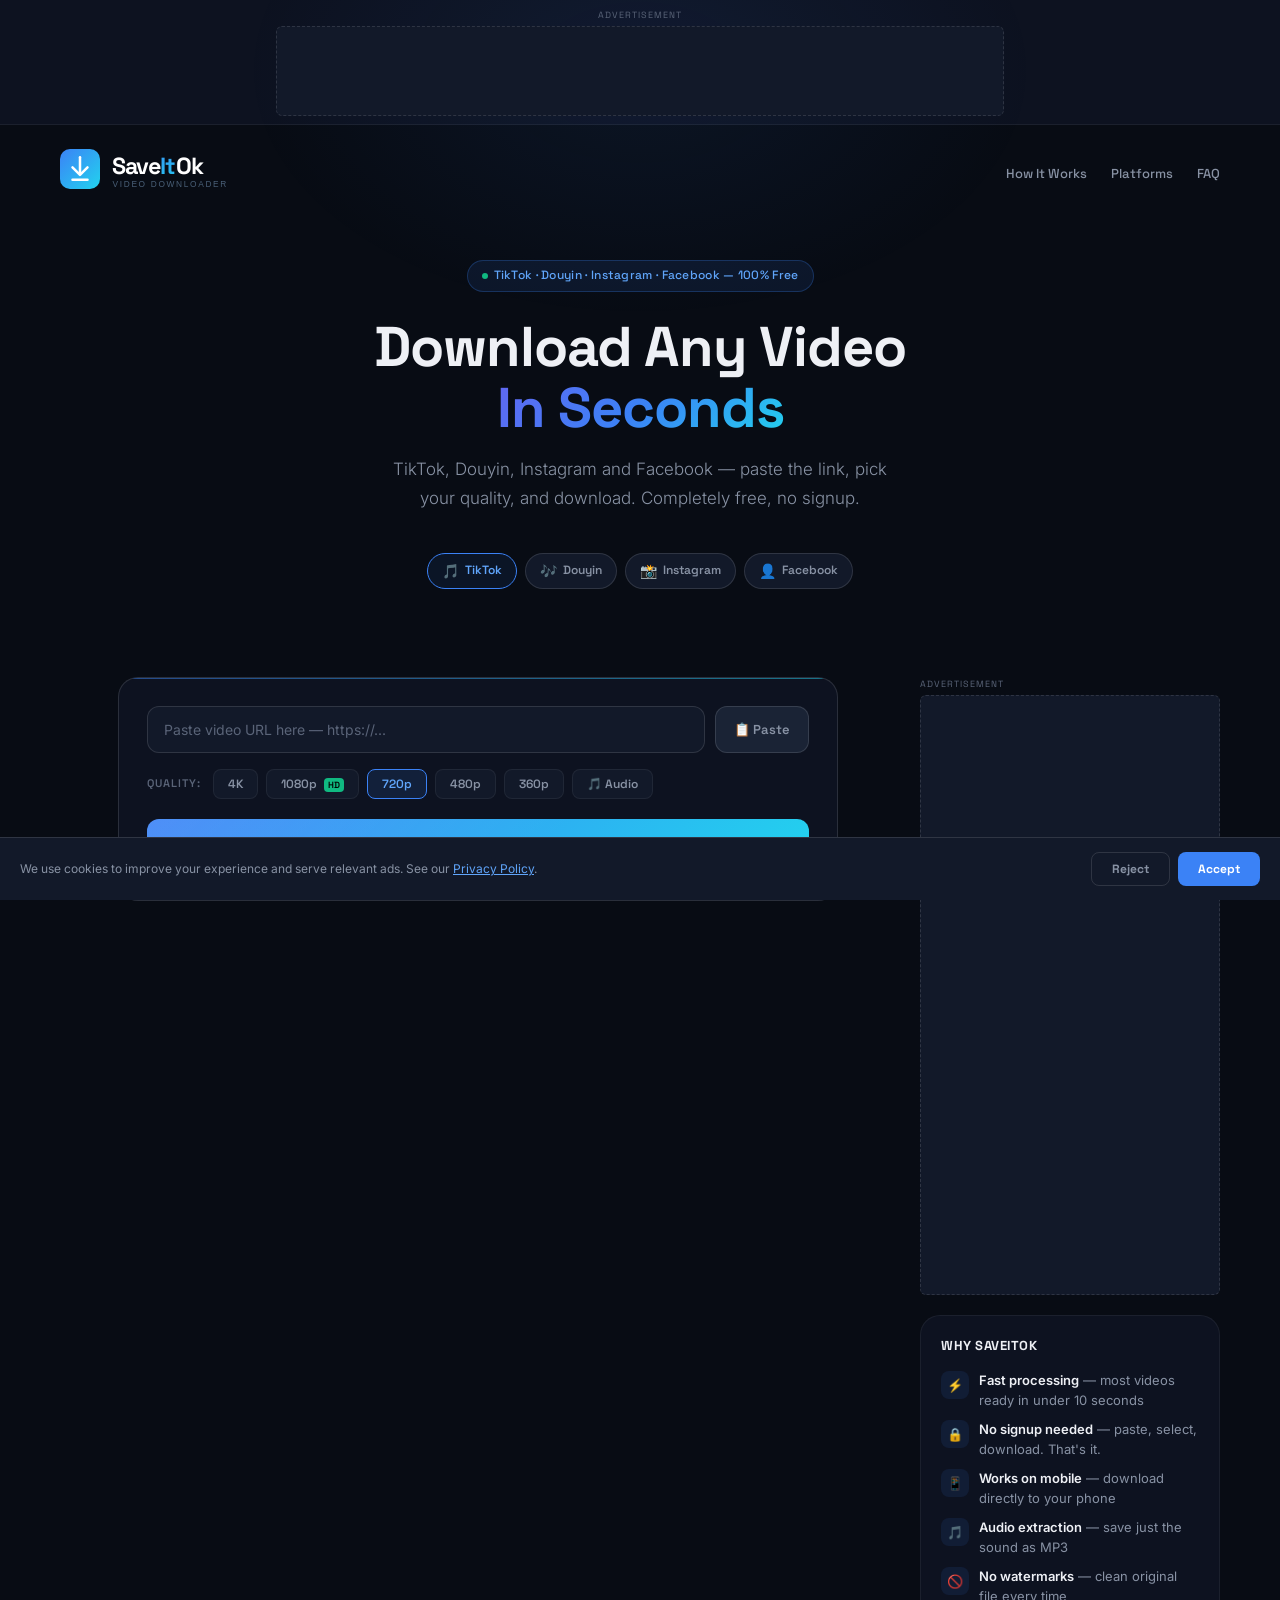
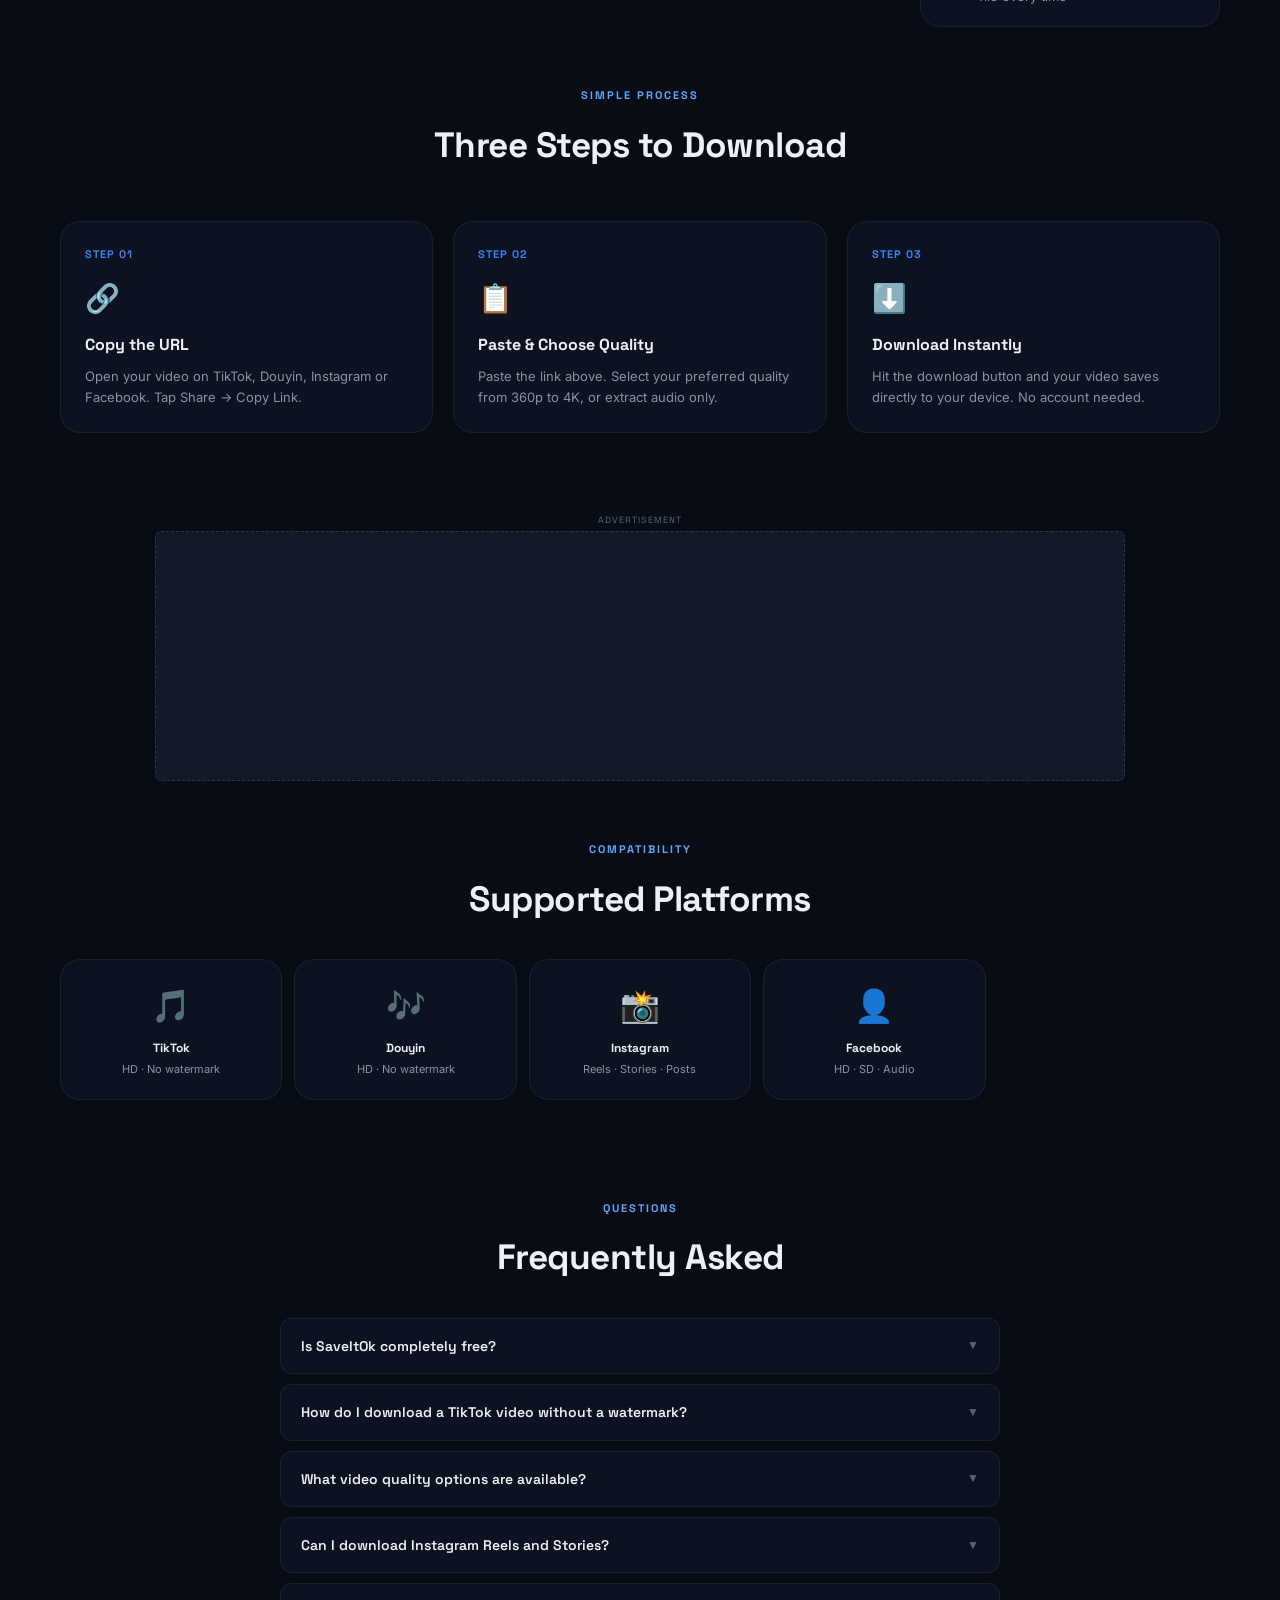
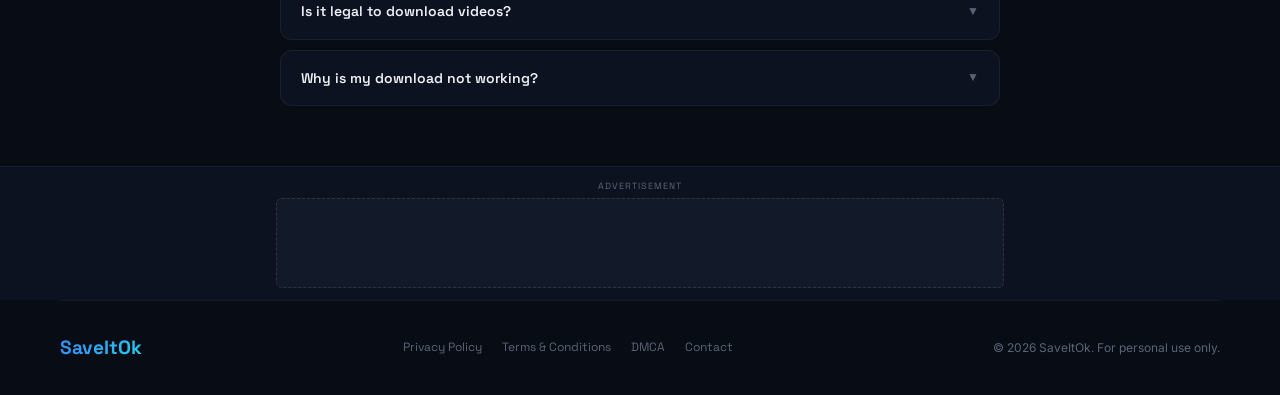
==== index.html @ 7f4b6361 "Add files via upload" ====
<!DOCTYPE html>
<html lang="en">
<head>
<meta charset="UTF-8">
<meta name="viewport" content="width=device-width, initial-scale=1.0">
<meta name="description" content="SaveItOk — Download videos from TikTok, Douyin, Instagram and Facebook in HD quality. Free, fast, no signup required.">
<meta name="keywords" content="video downloader, tiktok downloader, douyin downloader, instagram downloader, facebook downloader, HD video download, no watermark, SaveItOk">
<meta name="robots" content="index,follow">
<link rel="canonical" href="https://saveitok.com/">
<meta property="og:title" content="SaveItOk — Free Video Downloader">
<meta property="og:description" content="Download videos from TikTok, Douyin, Instagram and Facebook in HD. Free, no watermark, instant.">
<meta property="og:type" content="website">
<meta property="og:url" content="https://saveitok.com">
<meta property="og:image" content="https://saveitok.com/og-image.png">
<meta property="og:site_name" content="SaveItOk">
<meta name="twitter:card" content="summary_large_image">
<meta name="twitter:title" content="SaveItOk — Free Video Downloader">
<meta name="twitter:description" content="Download videos from TikTok, Douyin, Instagram and Facebook in HD. Free, no watermark, instant.">
<meta name="twitter:image" content="https://saveitok.com/og-image.png">
<title>SaveItOk — Free Video Downloader | TikTok, Douyin, Instagram, Facebook</title>
<link rel="icon" type="image/svg+xml" href="/favicon.svg">
<link rel="shortcut icon" href="/favicon.svg">

<!-- FONTS -->
<link rel="preconnect" href="https://fonts.googleapis.com">
<link href="https://fonts.googleapis.com/css2?family=Space+Grotesk:wght@400;500;600;700;800&family=Inter:wght@300;400;500&display=swap" rel="stylesheet">

<!-- ============================================================ -->
<!-- GOOGLE ADSENSE — static tag so the AdSense crawler can verify -->
<!-- ============================================================ -->
<script async src="https://pagead2.googlesyndication.com/pagead/js/adsbygoogle.js?client=ca-pub-4216510563299653" crossorigin="anonymous"></script>
<script>
  // Ad slot IDs used by the ad units further down the page
  const ADSENSE = {
    PUBLISHER_ID: 'ca-pub-4216510563299653',
    SLOTS: {
      TOP_BANNER:  '2102325825', // SaveItOk Top Banner
      SIDEBAR:     '6143467014', // SaveItOk Sidebar
      MID_PAGE:    '5395573114', // SaveItOk Mid Page
      BOT_BANNER:  '2769409773', // SaveItOk Bottom Banner
    }
  };
</script>

<style>
/* ===== RESET ===== */
*, *::before, *::after { box-sizing: border-box; margin: 0; padding: 0; }
html { scroll-behavior: smooth; }

/* ===== TOKENS ===== */
:root {
  --bg: #080C14;
  --bg1: #0D1220;
  --bg2: #121929;
  --bg3: #1A2335;
  --border: rgba(255,255,255,0.06);
  --border2: rgba(255,255,255,0.12);
  --text: #EEF0F5;
  --muted: #5A6478;
  --muted2: #8892A4;
  --blue: #3B82F6;
  --blue2: #60A5FA;
  --cyan: #22D3EE;
  --green: #10B981;
  --red: #EF4444;
  --yellow: #F59E0B;
  --grad: linear-gradient(135deg, #3B82F6 0%, #22D3EE 100%);
  --grad2: linear-gradient(135deg, #6366F1 0%, #3B82F6 50%, #22D3EE 100%);
  --ff-head: 'Space Grotesk', sans-serif;
  --ff-body: 'Inter', sans-serif;
  --r: 12px;
  --r2: 20px;
}

body {
  background: var(--bg);
  color: var(--text);
  font-family: var(--ff-body);
  font-size: 15px;
  line-height: 1.6;
  min-height: 100vh;
  overflow-x: hidden;
}

/* ===== BACKGROUND GLOW ===== */
body::before {
  content: '';
  position: fixed;
  top: -20%;
  left: 50%;
  transform: translateX(-50%);
  width: 800px;
  height: 500px;
  background: radial-gradient(ellipse, rgba(59,130,246,0.08) 0%, transparent 70%);
  pointer-events: none;
  z-index: 0;
}

/* ===== LAYOUT ===== */
.page-wrap {
  position: relative;
  z-index: 1;
  max-width: 1200px;
  margin: 0 auto;
  padding: 0 20px;
}

/* ===== TOP AD BANNER ===== */
.ad-top {
  background: var(--bg1);
  border-bottom: 0.5px solid var(--border);
  padding: 8px 0;
  text-align: center;
}

.ad-label {
  font-size: 9px;
  color: var(--muted);
  text-transform: uppercase;
  letter-spacing: 1px;
  margin-bottom: 4px;
  font-family: var(--ff-head);
}

.ad-placeholder {
  background: var(--bg2);
  border: 0.5px dashed var(--border2);
  border-radius: 6px;
  display: flex;
  align-items: center;
  justify-content: center;
  color: var(--muted);
  font-size: 11px;
  font-family: var(--ff-head);
  letter-spacing: 0.5px;
}

.ad-top .ad-placeholder { height: 90px; max-width: 728px; margin: 0 auto; }

/* ===== HEADER ===== */
header {
  padding: 20px 0 0;
  display: flex;
  align-items: center;
  justify-content: space-between;
}

.logo {
  font-family: var(--ff-head);
  font-weight: 800;
  font-size: 1.6rem;
  letter-spacing: -0.5px;
  background: var(--grad);
  -webkit-background-clip: text;
  -webkit-text-fill-color: transparent;
  background-clip: text;
}

.nav-links {
  display: flex;
  gap: 24px;
  list-style: none;
}

.nav-links a {
  font-family: var(--ff-head);
  font-size: 13px;
  color: var(--muted2);
  text-decoration: none;
  transition: color 0.15s;
  font-weight: 500;
}

.nav-links a:hover { color: var(--text); }

/* ===== HERO ===== */
.hero {
  text-align: center;
  padding: 60px 0 48px;
}

.hero-badge {
  display: inline-flex;
  align-items: center;
  gap: 6px;
  background: rgba(59,130,246,0.1);
  border: 0.5px solid rgba(59,130,246,0.25);
  border-radius: 20px;
  padding: 5px 14px;
  font-size: 12px;
  color: var(--blue2);
  font-family: var(--ff-head);
  font-weight: 500;
  letter-spacing: 0.3px;
  margin-bottom: 24px;
}

.hero-badge .dot {
  width: 6px; height: 6px;
  border-radius: 50%;
  background: var(--green);
  animation: pulse 2s infinite;
}

@keyframes pulse {
  0%, 100% { opacity: 1; transform: scale(1); }
  50% { opacity: 0.5; transform: scale(0.8); }
}

.hero h1 {
  font-family: var(--ff-head);
  font-weight: 800;
  font-size: clamp(2.2rem, 5vw, 3.5rem);
  line-height: 1.1;
  letter-spacing: -1px;
  margin-bottom: 16px;
  color: var(--text);
}

.hero h1 span {
  background: var(--grad2);
  -webkit-background-clip: text;
  -webkit-text-fill-color: transparent;
  background-clip: text;
}

.hero p {
  font-size: 17px;
  color: var(--muted2);
  max-width: 520px;
  margin: 0 auto 40px;
  font-weight: 300;
  line-height: 1.7;
}

/* ===== PLATFORM PILLS ===== */
.platform-pills {
  display: flex;
  gap: 8px;
  justify-content: center;
  flex-wrap: wrap;
  margin-bottom: 40px;
}

.pill {
  display: flex;
  align-items: center;
  gap: 6px;
  background: var(--bg2);
  border: 0.5px solid var(--border2);
  border-radius: 20px;
  padding: 6px 14px;
  font-size: 12px;
  font-family: var(--ff-head);
  font-weight: 600;
  color: var(--muted2);
  cursor: pointer;
  transition: all 0.15s;
  user-select: none;
}

.pill:hover, .pill.active {
  border-color: var(--blue);
  color: var(--blue2);
  background: rgba(59,130,246,0.08);
}

.pill .icon { font-size: 14px; }

/* ===== MAIN INPUT CARD ===== */
.input-card {
  background: var(--bg1);
  border: 0.5px solid var(--border2);
  border-radius: var(--r2);
  padding: 28px;
  max-width: 720px;
  margin: 0 auto 40px;
  position: relative;
  overflow: hidden;
}

.input-card::before {
  content: '';
  position: absolute;
  top: 0; left: 0; right: 0;
  height: 1px;
  background: var(--grad);
  opacity: 0.5;
}

.url-row {
  display: flex;
  gap: 10px;
  margin-bottom: 16px;
}

.url-input {
  flex: 1;
  background: var(--bg2);
  border: 0.5px solid var(--border2);
  border-radius: var(--r);
  padding: 14px 16px;
  font-family: var(--ff-body);
  font-size: 14px;
  color: var(--text);
  outline: none;
  transition: border-color 0.15s;
}

.url-input:focus { border-color: var(--blue); }
.url-input::placeholder { color: var(--muted); }

.paste-btn {
  background: var(--bg3);
  border: 0.5px solid var(--border2);
  border-radius: var(--r);
  padding: 14px 18px;
  font-family: var(--ff-head);
  font-size: 13px;
  font-weight: 600;
  color: var(--muted2);
  cursor: pointer;
  transition: all 0.15s;
  white-space: nowrap;
}

.paste-btn:hover { color: var(--text); border-color: var(--border2); }

/* QUALITY SELECTOR */
.quality-row {
  display: flex;
  gap: 8px;
  margin-bottom: 20px;
  flex-wrap: wrap;
}

.quality-label {
  font-size: 11px;
  color: var(--muted);
  text-transform: uppercase;
  letter-spacing: 1px;
  font-family: var(--ff-head);
  font-weight: 600;
  display: flex;
  align-items: center;
  margin-right: 4px;
}

.q-btn {
  background: var(--bg2);
  border: 0.5px solid var(--border);
  border-radius: 8px;
  padding: 6px 14px;
  font-family: var(--ff-head);
  font-size: 12px;
  font-weight: 600;
  color: var(--muted2);
  cursor: pointer;
  transition: all 0.15s;
}

.q-btn:hover { border-color: var(--border2); color: var(--text); }

.q-btn.active {
  background: rgba(59,130,246,0.12);
  border-color: var(--blue);
  color: var(--blue2);
}

.q-btn .badge {
  font-size: 9px;
  background: var(--green);
  color: #000;
  border-radius: 4px;
  padding: 1px 4px;
  margin-left: 4px;
  vertical-align: middle;
}

/* DOWNLOAD BUTTON */
.download-btn {
  width: 100%;
  padding: 16px;
  border: none;
  border-radius: var(--r);
  background: var(--grad);
  font-family: var(--ff-head);
  font-size: 16px;
  font-weight: 700;
  color: #fff;
  cursor: pointer;
  letter-spacing: 0.3px;
  position: relative;
  overflow: hidden;
  transition: all 0.2s;
}

.download-btn::before {
  content: '';
  position: absolute;
  inset: 0;
  background: linear-gradient(135deg, rgba(255,255,255,0.1) 0%, transparent 60%);
  pointer-events: none;
}

.download-btn:hover {
  transform: translateY(-1px);
  box-shadow: 0 8px 32px rgba(59,130,246,0.35);
}

.download-btn:active { transform: scale(0.99); }
.download-btn:disabled { opacity: 0.5; cursor: not-allowed; transform: none; }

.download-btn.loading {
  opacity: 0.85;
}

@keyframes shimmer {
  0%, 100% { opacity: 1; }
  50% { opacity: 0.7; }
}

/* ===== MAIN CONTENT GRID ===== */
.content-grid {
  display: grid;
  grid-template-columns: 1fr 300px;
  gap: 24px;
  align-items: start;
}

/* ===== RESULT CARD ===== */
.result-card {
  background: var(--bg1);
  border: 0.5px solid var(--border2);
  border-radius: var(--r2);
  overflow: hidden;
  display: none;
  margin-bottom: 24px;
  max-width: 720px;
  margin-left: auto;
  margin-right: auto;
}

.result-card.show { display: block; }

.result-thumb {
  position: relative;
  background: var(--bg2);
}

.result-thumb img {
  width: 100%;
  height: 220px;
  object-fit: cover;
  display: block;
}

.result-thumb .duration-badge {
  position: absolute;
  bottom: 10px;
  right: 10px;
  background: rgba(0,0,0,0.8);
  border-radius: 6px;
  padding: 3px 8px;
  font-size: 12px;
  font-family: var(--ff-head);
  font-weight: 600;
  color: #fff;
}

.result-body { padding: 20px; }

.result-title {
  font-family: var(--ff-head);
  font-size: 16px;
  font-weight: 700;
  color: var(--text);
  margin-bottom: 6px;
  line-height: 1.4;
}

.result-meta {
  font-size: 12px;
  color: var(--muted2);
  margin-bottom: 16px;
  display: flex;
  gap: 12px;
  flex-wrap: wrap;
}

.result-meta span { display: flex; align-items: center; gap: 4px; }

.download-options { display: flex; flex-direction: column; gap: 8px; }

.dl-option {
  display: flex;
  align-items: center;
  justify-content: space-between;
  background: var(--bg2);
  border: 0.5px solid var(--border);
  border-radius: var(--r);
  padding: 12px 16px;
  cursor: pointer;
  transition: all 0.15s;
  text-decoration: none;
}

.dl-option:hover { border-color: var(--blue); background: rgba(59,130,246,0.05); }

.dl-option-left { display: flex; align-items: center; gap: 10px; }

.dl-quality {
  font-family: var(--ff-head);
  font-size: 14px;
  font-weight: 700;
  color: var(--text);
}

.dl-info { font-size: 12px; color: var(--muted2); }

.dl-btn {
  background: var(--grad);
  border: none;
  border-radius: 8px;
  padding: 7px 16px;
  font-family: var(--ff-head);
  font-size: 12px;
  font-weight: 700;
  color: #fff;
  cursor: pointer;
  display: flex;
  align-items: center;
  gap: 5px;
}

/* ===== SIDEBAR ===== */
.sidebar { display: flex; flex-direction: column; gap: 20px; }

.ad-sidebar .ad-placeholder { height: 600px; width: 100%; }

.sidebar-card {
  background: var(--bg1);
  border: 0.5px solid var(--border);
  border-radius: var(--r2);
  padding: 20px;
}

.sidebar-title {
  font-family: var(--ff-head);
  font-size: 13px;
  font-weight: 700;
  color: var(--text);
  text-transform: uppercase;
  letter-spacing: 0.5px;
  margin-bottom: 14px;
}

.feature-list { display: flex; flex-direction: column; gap: 10px; }

.feature-item { display: flex; align-items: flex-start; gap: 10px; }

.feature-icon {
  width: 28px;
  height: 28px;
  border-radius: 8px;
  background: rgba(59,130,246,0.1);
  display: flex;
  align-items: center;
  justify-content: center;
  font-size: 13px;
  flex-shrink: 0;
}

.feature-text { font-size: 13px; color: var(--muted2); line-height: 1.5; }
.feature-text strong { color: var(--text); font-weight: 600; }

/* ===== HOW IT WORKS ===== */
.how-section {
  padding: 60px 0;
  text-align: center;
}

.section-label {
  font-family: var(--ff-head);
  font-size: 11px;
  font-weight: 700;
  color: var(--blue2);
  text-transform: uppercase;
  letter-spacing: 2px;
  margin-bottom: 12px;
}

.section-title {
  font-family: var(--ff-head);
  font-size: clamp(1.6rem, 3vw, 2.2rem);
  font-weight: 800;
  color: var(--text);
  letter-spacing: -0.5px;
  margin-bottom: 48px;
}

.steps-grid {
  display: grid;
  grid-template-columns: repeat(3, 1fr);
  gap: 20px;
  text-align: left;
}

.step-card {
  background: var(--bg1);
  border: 0.5px solid var(--border);
  border-radius: var(--r2);
  padding: 24px;
  position: relative;
  transition: border-color 0.2s;
}

.step-card:hover { border-color: var(--border2); }

.step-number {
  font-family: var(--ff-head);
  font-size: 11px;
  font-weight: 700;
  color: var(--blue);
  text-transform: uppercase;
  letter-spacing: 1px;
  margin-bottom: 12px;
}

.step-icon {
  font-size: 28px;
  margin-bottom: 12px;
  display: block;
}

.step-title {
  font-family: var(--ff-head);
  font-size: 16px;
  font-weight: 700;
  color: var(--text);
  margin-bottom: 8px;
}

.step-desc { font-size: 13px; color: var(--muted2); line-height: 1.6; }

/* ===== SUPPORTED PLATFORMS ===== */
.platforms-section { padding: 40px 0 60px; }

.platforms-grid {
  display: grid;
  grid-template-columns: repeat(5, 1fr);
  gap: 12px;
}

.platform-card {
  background: var(--bg1);
  border: 0.5px solid var(--border);
  border-radius: var(--r2);
  padding: 20px 14px;
  text-align: center;
  transition: all 0.15s;
  cursor: pointer;
}

.platform-card:hover {
  border-color: var(--border2);
  transform: translateY(-2px);
}

.platform-logo { font-size: 32px; margin-bottom: 8px; display: block; }
.platform-name {
  font-family: var(--ff-head);
  font-size: 12px;
  font-weight: 700;
  color: var(--text);
  margin-bottom: 3px;
}
.platform-quality { font-size: 11px; color: var(--muted2); }

/* ===== MID AD ===== */
.ad-mid {
  padding: 20px 0;
  text-align: center;
}

.ad-mid .ad-placeholder { height: 250px; max-width: 970px; margin: 0 auto; }

/* ===== FAQ ===== */
.faq-section { padding: 40px 0 60px; }

.faq-list { display: flex; flex-direction: column; gap: 10px; max-width: 720px; margin: 0 auto; }

.faq-item {
  background: var(--bg1);
  border: 0.5px solid var(--border);
  border-radius: var(--r);
  overflow: hidden;
}

.faq-q {
  padding: 16px 20px;
  font-family: var(--ff-head);
  font-size: 14px;
  font-weight: 600;
  color: var(--text);
  cursor: pointer;
  display: flex;
  justify-content: space-between;
  align-items: center;
  user-select: none;
}

.faq-q .arrow { transition: transform 0.2s; color: var(--muted); font-size: 12px; }
.faq-item.open .faq-q .arrow { transform: rotate(180deg); color: var(--blue2); }
.faq-item.open .faq-q { color: var(--blue2); }

.faq-a {
  padding: 0 20px;
  max-height: 0;
  overflow: hidden;
  transition: max-height 0.25s ease, padding 0.2s;
  font-size: 13px;
  color: var(--muted2);
  line-height: 1.7;
}

.faq-item.open .faq-a { max-height: 320px; padding: 0 20px 16px; }

/* ===== BOTTOM AD ===== */
.ad-bottom {
  background: var(--bg1);
  border-top: 0.5px solid var(--border);
  padding: 12px 0;
  text-align: center;
}

.ad-bottom .ad-placeholder { height: 90px; max-width: 728px; margin: 0 auto; }

/* ===== FOOTER ===== */
footer {
  border-top: 0.5px solid var(--border);
  padding: 32px 0;
  display: flex;
  align-items: center;
  justify-content: space-between;
  flex-wrap: wrap;
  gap: 16px;
}

.footer-logo {
  font-family: var(--ff-head);
  font-weight: 800;
  font-size: 1.2rem;
  background: var(--grad);
  -webkit-background-clip: text;
  -webkit-text-fill-color: transparent;
  background-clip: text;
}

.footer-links { display: flex; gap: 20px; }
.footer-links a {
  font-size: 12px;
  color: var(--muted);
  text-decoration: none;
  transition: color 0.15s;
  font-family: var(--ff-head);
}
.footer-links a:hover { color: var(--muted2); }

.footer-copy { font-size: 12px; color: var(--muted); }

/* ===== ERROR / SUCCESS ===== */
.status-msg {
  max-width: 720px;
  margin: 0 auto 16px;
  border-radius: var(--r);
  padding: 12px 16px;
  font-size: 13px;
  font-family: var(--ff-head);
  display: none;
}

.status-msg.error { background: rgba(239,68,68,0.1); border: 0.5px solid rgba(239,68,68,0.3); color: #f87171; }
.status-msg.success { background: rgba(16,185,129,0.1); border: 0.5px solid rgba(16,185,129,0.3); color: #34d399; }
.status-msg.show { display: block; }

/* ===== LOADING SPINNER ===== */
.spinner {
  display: inline-block;
  width: 16px; height: 16px;
  border: 2px solid rgba(255,255,255,0.3);
  border-top-color: #fff;
  border-radius: 50%;
  animation: spin 0.7s linear infinite;
  vertical-align: middle;
  margin-right: 8px;
}

@keyframes spin { to { transform: rotate(360deg); } }

.cookie-banner {
  position: fixed;
  bottom: 0; left: 0; right: 0;
  background: var(--bg2);
  border-top: 0.5px solid var(--border2);
  padding: 14px 20px;
  display: flex;
  align-items: center;
  justify-content: space-between;
  gap: 16px;
  z-index: 1000;
  font-size: 12px;
  color: var(--muted2);
}

.cookie-banner.hidden { display: none; }

.cookie-accept {
  background: var(--blue);
  border: none;
  border-radius: 8px;
  padding: 8px 20px;
  font-family: var(--ff-head);
  font-size: 12px;
  font-weight: 700;
  color: #fff;
  cursor: pointer;
  white-space: nowrap;
}

.cookie-reject {
  background: transparent;
  border: 0.5px solid var(--border2);
  border-radius: 8px;
  padding: 8px 20px;
  font-family: var(--ff-head);
  font-size: 12px;
  font-weight: 700;
  color: var(--muted2);
  cursor: pointer;
  white-space: nowrap;
  transition: color 0.15s;
}
.cookie-reject:hover { color: var(--text); }

/* ===== RESPONSIVE ===== */
@media (max-width: 900px) {
  .content-grid { grid-template-columns: 1fr; }
  .sidebar { display: none; }
  .steps-grid { grid-template-columns: 1fr; }
  .platforms-grid { grid-template-columns: repeat(3, 1fr); }
  .nav-links { display: none; }
}

@media (max-width: 600px) {
  .hero h1 { font-size: 2rem; }
  .platforms-grid { grid-template-columns: repeat(2, 1fr); }
  .url-row { flex-direction: column; }
  .paste-btn { width: 100%; }
  footer { flex-direction: column; text-align: center; }
}
</style>
</head>
<body>

<!-- TOP AD BANNER -->
<div class="ad-top">
  <div class="page-wrap">
    <div class="ad-label">Advertisement</div>
    <!-- TOP BANNER AD — auto-configured from ADSENSE config above -->
    <ins class="adsbygoogle ad-placeholder"
         style="display:block;max-width:728px;height:90px;margin:0 auto;"
         data-ad-client=""
         data-ad-slot=""
         data-ad-format="horizontal"
         id="ad-top-banner"></ins>
    <script>
      if (ADSENSE.PUBLISHER_ID !== 'ca-pub-XXXXXXXXXXXXXXXX') {
        const el = document.getElementById('ad-top-banner');
        el.setAttribute('data-ad-client', ADSENSE.PUBLISHER_ID);
        el.setAttribute('data-ad-slot', ADSENSE.SLOTS.TOP_BANNER);
        try { (adsbygoogle = window.adsbygoogle || []).push({}); } catch(e) {}
      }
    </script>
  </div>
</div>

<div class="page-wrap">

  <!-- HEADER -->
  <header>
    <a href="/" style="text-decoration:none;">
      <svg width="200" height="48" viewBox="0 0 240 56" xmlns="http://www.w3.org/2000/svg">
        <defs>
          <linearGradient id="hgrad" x1="0%" y1="0%" x2="100%" y2="100%">
            <stop offset="0%" stop-color="#3B82F6"/>
            <stop offset="100%" stop-color="#22D3EE"/>
          </linearGradient>
        </defs>
        <rect x="0" y="4" width="48" height="48" rx="12" fill="url(#hgrad)"/>
        <line x1="24" y1="14" x2="24" y2="32" stroke="white" stroke-width="3" stroke-linecap="round"/>
        <polyline points="15,26 24,35 33,26" fill="none" stroke="white" stroke-width="3" stroke-linecap="round" stroke-linejoin="round"/>
        <line x1="15" y1="41" x2="33" y2="41" stroke="white" stroke-width="3" stroke-linecap="round"/>
        <text x="62" y="34" font-family="'Space Grotesk', Arial Black, sans-serif" font-weight="800" font-size="28" fill="white" letter-spacing="-1">Save<tspan fill="url(#hgrad)">It</tspan>Ok</text>
        <text x="63" y="50" font-family="Arial, sans-serif" font-weight="400" font-size="10" fill="#4A6078" letter-spacing="2">VIDEO DOWNLOADER</text>
      </svg>
    </a>
    <nav>
      <ul class="nav-links">
        <li><a href="#how">How It Works</a></li>
        <li><a href="#platforms">Platforms</a></li>
        <li><a href="#faq">FAQ</a></li>
      </ul>
    </nav>
  </header>

  <!-- HERO -->
  <div class="hero">
    <div class="hero-badge">
      <span class="dot"></span>
      TikTok · Douyin · Instagram · Facebook — 100% Free
    </div>
    <h1>Download Any Video<br><span>In Seconds</span></h1>
    <p>TikTok, Douyin, Instagram and Facebook — paste the link, pick your quality, and download. Completely free, no signup.</p>

    <!-- PLATFORM PILLS -->
    <div class="platform-pills">
      <div class="pill active" onclick="selectPlatform(this, 'tiktok')"><span class="icon">🎵</span> TikTok</div>
      <div class="pill" onclick="selectPlatform(this, 'douyin')"><span class="icon">🎶</span> Douyin</div>
      <div class="pill" onclick="selectPlatform(this, 'instagram')"><span class="icon">📸</span> Instagram</div>
      <div class="pill" onclick="selectPlatform(this, 'facebook')"><span class="icon">👤</span> Facebook</div>
    </div>
  </div>

  <!-- MAIN CONTENT GRID -->
  <div class="content-grid">
    <div class="main-col">

      <!-- INPUT CARD -->
      <div class="input-card">

        <div class="url-row">
          <input
            type="url"
            class="url-input"
            id="urlInput"
            placeholder="Paste video URL here — https://..."
            autocomplete="off"
            spellcheck="false"
          />
          <button class="paste-btn" onclick="pasteFromClipboard()">📋 Paste</button>
        </div>

        <!-- QUALITY SELECTOR -->
        <div class="quality-row">
          <span class="quality-label">Quality:</span>
          <button class="q-btn" onclick="selectQuality(this, '2160p')">4K</button>
          <button class="q-btn" onclick="selectQuality(this, '1080p')">1080p <span class="badge">HD</span></button>
          <button class="q-btn active" onclick="selectQuality(this, '720p')">720p</button>
          <button class="q-btn" onclick="selectQuality(this, '480p')">480p</button>
          <button class="q-btn" onclick="selectQuality(this, '360p')">360p</button>
          <button class="q-btn" onclick="selectQuality(this, 'audio')">🎵 Audio</button>
        </div>

        <!-- DOWNLOAD BUTTON -->
        <button class="download-btn" id="downloadBtn" onclick="handleDownload()">
          Download Video
        </button>
      </div>

      <!-- STATUS MESSAGE -->
      <div class="status-msg" id="statusMsg"></div>

      <!-- RESULT CARD -->
      <div class="result-card" id="resultCard">
        <div class="result-thumb">
          <img id="resultThumb" src="" alt="Video thumbnail" />
          <span class="duration-badge" id="resultDuration"></span>
        </div>
        <div class="result-body">
          <div class="result-title" id="resultTitle"></div>
          <div class="result-meta" id="resultMeta"></div>
          <div class="download-options" id="downloadOptions"></div>
        </div>
      </div>

    </div>

    <!-- SIDEBAR -->
    <div class="sidebar">
      <!-- SIDEBAR AD -->
      <div class="ad-sidebar">
        <div class="ad-label">Advertisement</div>
        <!-- SIDEBAR AD — auto-configured from ADSENSE config above -->
        <ins class="adsbygoogle ad-placeholder"
             style="display:block;width:300px;height:600px;"
             data-ad-client=""
             data-ad-slot=""
             data-ad-format="rectangle"
             id="ad-sidebar"></ins>
        <script>
          if (ADSENSE.PUBLISHER_ID !== 'ca-pub-XXXXXXXXXXXXXXXX') {
            const el = document.getElementById('ad-sidebar');
            el.setAttribute('data-ad-client', ADSENSE.PUBLISHER_ID);
            el.setAttribute('data-ad-slot', ADSENSE.SLOTS.SIDEBAR);
            try { (adsbygoogle = window.adsbygoogle || []).push({}); } catch(e) {}
          }
        </script>
      </div>

      <!-- FEATURES CARD -->
      <div class="sidebar-card">
        <div class="sidebar-title">Why SaveItOk</div>
        <div class="feature-list">
          <div class="feature-item">
            <div class="feature-icon">⚡</div>
            <div class="feature-text"><strong>Fast processing</strong> — most videos ready in under 10 seconds</div>
          </div>
          <div class="feature-item">
            <div class="feature-icon">🔒</div>
            <div class="feature-text"><strong>No signup needed</strong> — paste, select, download. That's it.</div>
          </div>
          <div class="feature-item">
            <div class="feature-icon">📱</div>
            <div class="feature-text"><strong>Works on mobile</strong> — download directly to your phone</div>
          </div>
          <div class="feature-item">
            <div class="feature-icon">🎵</div>
            <div class="feature-text"><strong>Audio extraction</strong> — save just the sound as MP3</div>
          </div>
          <div class="feature-item">
            <div class="feature-icon">🚫</div>
            <div class="feature-text"><strong>No watermarks</strong> — clean original file every time</div>
          </div>
        </div>
      </div>
    </div>
  </div>

  <!-- HOW IT WORKS -->
  <div class="how-section" id="how">
    <div class="section-label">Simple Process</div>
    <div class="section-title">Three Steps to Download</div>
    <div class="steps-grid">
      <div class="step-card">
        <div class="step-number">Step 01</div>
        <span class="step-icon">🔗</span>
        <div class="step-title">Copy the URL</div>
        <div class="step-desc">Open your video on TikTok, Douyin, Instagram or Facebook. Tap Share → Copy Link.</div>
      </div>
      <div class="step-card">
        <div class="step-number">Step 02</div>
        <span class="step-icon">📋</span>
        <div class="step-title">Paste & Choose Quality</div>
        <div class="step-desc">Paste the link above. Select your preferred quality from 360p to 4K, or extract audio only.</div>
      </div>
      <div class="step-card">
        <div class="step-number">Step 03</div>
        <span class="step-icon">⬇️</span>
        <div class="step-title">Download Instantly</div>
        <div class="step-desc">Hit the download button and your video saves directly to your device. No account needed.</div>
      </div>
    </div>
  </div>

</div>

<!-- MID AD -->
<div class="ad-mid">
  <div class="page-wrap">
    <div class="ad-label">Advertisement</div>
    <!-- MID PAGE AD — auto-configured from ADSENSE config above -->
    <ins class="adsbygoogle ad-placeholder"
         style="display:block;max-width:970px;height:250px;margin:0 auto;"
         data-ad-client=""
         data-ad-slot=""
         data-ad-format="rectangle"
         id="ad-mid-page"></ins>
    <script>
      if (ADSENSE.PUBLISHER_ID !== 'ca-pub-XXXXXXXXXXXXXXXX') {
        const el = document.getElementById('ad-mid-page');
        el.setAttribute('data-ad-client', ADSENSE.PUBLISHER_ID);
        el.setAttribute('data-ad-slot', ADSENSE.SLOTS.MID_PAGE);
        try { (adsbygoogle = window.adsbygoogle || []).push({}); } catch(e) {}
      }
    </script>
  </div>
</div>

<div class="page-wrap">

  <!-- SUPPORTED PLATFORMS -->
  <div class="platforms-section" id="platforms">
    <div style="text-align:center;">
      <div class="section-label">Compatibility</div>
      <div class="section-title" style="margin-bottom:32px;">Supported Platforms</div>
    </div>
    <div class="platforms-grid">
      <div class="platform-card">
        <span class="platform-logo">🎵</span>
        <div class="platform-name">TikTok</div>
        <div class="platform-quality">HD · No watermark</div>
      </div>
      <div class="platform-card">
        <span class="platform-logo">🎶</span>
        <div class="platform-name">Douyin</div>
        <div class="platform-quality">HD · No watermark</div>
      </div>
      <div class="platform-card">
        <span class="platform-logo">📸</span>
        <div class="platform-name">Instagram</div>
        <div class="platform-quality">Reels · Stories · Posts</div>
      </div>
      <div class="platform-card">
        <span class="platform-logo">👤</span>
        <div class="platform-name">Facebook</div>
        <div class="platform-quality">HD · SD · Audio</div>
      </div>
    </div>
  </div>

  <!-- FAQ -->
  <div class="faq-section" id="faq">
    <div style="text-align:center;">
      <div class="section-label">Questions</div>
      <div class="section-title" style="margin-bottom:32px;">Frequently Asked</div>
    </div>
    <div class="faq-list">
      <div class="faq-item">
        <div class="faq-q" onclick="toggleFaq(this)">Is SaveItOk completely free? <span class="arrow">▼</span></div>
        <div class="faq-a">Yes. TikTok, Douyin, Instagram and Facebook downloads are completely free — no account, no payment, no hidden fees. The site is supported by advertising.</div>
      </div>
      <div class="faq-item">
        <div class="faq-q" onclick="toggleFaq(this)">How do I download a TikTok video without a watermark? <span class="arrow">▼</span></div>
        <div class="faq-a">Paste the TikTok video link into the box above and click Download. SaveItOk automatically removes the TikTok watermark during processing.</div>
      </div>
      <div class="faq-item">
        <div class="faq-q" onclick="toggleFaq(this)">What video quality options are available? <span class="arrow">▼</span></div>
        <div class="faq-a">Available qualities depend on the source video. We offer HD (1080p) for most platforms and an audio-only MP3 option for all supported sites.</div>
      </div>
      <div class="faq-item">
        <div class="faq-q" onclick="toggleFaq(this)">Can I download Instagram Reels and Stories? <span class="arrow">▼</span></div>
        <div class="faq-a">Yes. SaveItOk supports Instagram Reels, Stories, and regular posts. For Stories, make sure to copy the link while the story is still live.</div>
      </div>
      <div class="faq-item">
        <div class="faq-q" onclick="toggleFaq(this)">Is it legal to download videos? <span class="arrow">▼</span></div>
        <div class="faq-a">Downloading videos for personal offline viewing is generally acceptable in most countries. Redistributing, republishing, or monetizing downloaded content without the creator's permission may violate copyright laws and platform terms of service.</div>
      </div>
      <div class="faq-item">
        <div class="faq-q" onclick="toggleFaq(this)">Why is my download not working? <span class="arrow">▼</span></div>
        <div class="faq-a">Make sure the video URL is complete and the video is publicly accessible. Private videos, age-restricted content, and region-locked videos cannot be downloaded. Try copying the link directly from the share button.</div>
      </div>
    </div>
  </div>

</div>

<!-- BOTTOM AD -->
<div class="ad-bottom">
  <div class="page-wrap">
    <div class="ad-label">Advertisement</div>
    <!-- BOTTOM BANNER AD — auto-configured from ADSENSE config above -->
    <ins class="adsbygoogle ad-placeholder"
         style="display:block;max-width:728px;height:90px;margin:0 auto;"
         data-ad-client=""
         data-ad-slot=""
         data-ad-format="horizontal"
         id="ad-bot-banner"></ins>
    <script>
      if (ADSENSE.PUBLISHER_ID !== 'ca-pub-XXXXXXXXXXXXXXXX') {
        const el = document.getElementById('ad-bot-banner');
        el.setAttribute('data-ad-client', ADSENSE.PUBLISHER_ID);
        el.setAttribute('data-ad-slot', ADSENSE.SLOTS.BOT_BANNER);
        try { (adsbygoogle = window.adsbygoogle || []).push({}); } catch(e) {}
      }
    </script>
  </div>
</div>

<!-- FOOTER -->
<div class="page-wrap">
  <footer>
    <div class="footer-logo">SaveItOk</div>
    <div class="footer-links">
      <a href="/privacy.html">Privacy Policy</a>
      <a href="/terms.html">Terms & Conditions</a>
      <a href="/dmca.html">DMCA</a>
      <a href="mailto:saveit.support@gmail.com">Contact</a>
    </div>
    <div class="footer-copy">© 2026 SaveItOk. For personal use only.</div>
  </footer>
</div>

<!-- COOKIE BANNER -->
<div class="cookie-banner" id="cookieBanner">
  <span>We use cookies to improve your experience and serve relevant ads. See our <a href="/privacy.html" style="color:var(--blue2)">Privacy Policy</a>.</span>
  <div style="display:flex;gap:8px;flex-shrink:0;">
    <button class="cookie-reject" onclick="rejectCookies()">Reject</button>
    <button class="cookie-accept" onclick="acceptCookies()">Accept</button>
  </div>
</div>

<script>
// ===== STATE =====
let selectedPlatform = 'tiktok';
let selectedQuality = '720p';

// ===== PLATFORM SELECTION =====
function selectPlatform(btn, platform) {
  document.querySelectorAll('.pill').forEach(p => p.classList.remove('active'));
  btn.classList.add('active');
  selectedPlatform = platform;
  const placeholders = {
    tiktok: 'Paste TikTok URL — https://www.tiktok.com/@user/video/...',
    douyin: 'Paste Douyin URL — https://www.douyin.com/video/...',
    instagram: 'Paste Instagram URL — https://www.instagram.com/reel/...',
    facebook: 'Paste Facebook URL — https://www.facebook.com/watch?v=...'
  };
  document.getElementById('urlInput').placeholder = placeholders[platform] || 'Paste video URL here — https://...';
}

// ===== QUALITY SELECTION =====
function selectQuality(btn, quality) {
  document.querySelectorAll('.q-btn').forEach(b => b.classList.remove('active'));
  btn.classList.add('active');
  selectedQuality = quality;
}

// ===== PASTE FROM CLIPBOARD =====
async function pasteFromClipboard() {
  try {
    const text = await navigator.clipboard.readText();
    document.getElementById('urlInput').value = text;
    document.getElementById('urlInput').focus();
  } catch(e) {
    document.getElementById('urlInput').focus();
    showStatus('Tap inside the box and paste manually (Ctrl+V or long press → Paste)', 'error');
  }
}

// ===== STATUS MESSAGES =====
function showStatus(msg, type, isHtml) {
  const el = document.getElementById('statusMsg');
  if (isHtml) {
    el.innerHTML = msg;
  } else {
    el.textContent = msg;
  }
  el.className = `status-msg ${type} show`;
  el.style.lineHeight = isHtml ? '1.8' : '';
  setTimeout(() => el.classList.remove('show'), 6000);
}

// ===== DETECT PLATFORM FROM URL =====
function detectPlatform(url) {
  if (url.includes('tiktok.com')) return 'TikTok';
  if (url.includes('douyin.com')) return 'Douyin';
  if (url.includes('instagram.com')) return 'Instagram';
  if (url.includes('facebook.com') || url.includes('fb.watch')) return 'Facebook';
  if (url.includes('youtube.com') || url.includes('youtu.be')) return 'YouTube';
  return 'Unknown';
}

// ===== VALIDATE URL =====
function isValidUrl(url) {
  try {
    new URL(url);
    return url.startsWith('http');
  } catch {
    return false;
  }
}

// ===== HANDLE DOWNLOAD =====
async function handleDownload() {
  const url = document.getElementById('urlInput').value.trim();
  const btn = document.getElementById('downloadBtn');

  if (!url) {
    showStatus('Please paste a video URL first.', 'error');
    return;
  }

  if (!isValidUrl(url)) {
    showStatus('That doesn\'t look like a valid URL. Copy the link directly from the app.', 'error');
    return;
  }

  const platform = detectPlatform(url);

  if (platform === 'YouTube') {
    showStatus('YouTube isn\'t supported. SaveItOk works with TikTok, Douyin, Instagram and Facebook.', 'error');
    return;
  }
  if (platform === 'Unknown') {
    showStatus('Platform not supported. Paste a link from TikTok, Douyin, Instagram, or Facebook.', 'error');
    return;
  }

  // Show loading state
  btn.disabled = true;
  btn.innerHTML = '<span class="spinner"></span>Fetching video...';
  document.getElementById('resultCard').classList.remove('show');

  // ===== Download via /api/download proxy (server calls the downloader API) =====
  try {
    const response = await fetch('/api/download', {
      method: 'POST',
      headers: { 'Content-Type': 'application/json' },
      body: JSON.stringify({
        url: url,
        quality: selectedQuality,
        isAudioOnly: selectedQuality === 'audio'
      }),
      signal: AbortSignal.timeout(30000)
    });

    const data = await response.json();

    if (!response.ok || data.status === 'error') {
      // Log the raw API response so we can see exactly what the downloader returned
      if (data && data.debug) { try { console.log('Downloader debug:', data.debug); } catch(_){} }
      throw new Error(data.text || data.error || 'Download failed. Try again in a moment.');
    }

    renderCobaltResult(url, platform, selectedQuality, data);

  } catch(e) {
    // Show the actual error message from the server (don't mask it)
    const msg = e.message && e.message.includes('timeout')
      ? 'Connection timed out. Check your internet and try again.'
      : (e.message || 'Download failed. The link may be private or expired.');
    showStatus(msg, 'error');
  } finally {
    btn.disabled = false;
    btn.innerHTML = 'Download Video';
  }
}

// ===== HELPER: Escape HTML to prevent XSS =====
function escapeHtml(str) {
  const div = document.createElement('div');
  div.appendChild(document.createTextNode(str));
  return div.innerHTML;
}

// ===== HELPER: Build download option element safely (no XSS) =====
function makeDlOption(qualityLabel, infoLabel, downloadUrl, filename) {
  const div = document.createElement('div');
  div.className = 'dl-option';
  div.innerHTML = `
    <div class="dl-option-left">
      <div>
        <div class="dl-quality">${escapeHtml(qualityLabel)}</div>
        <div class="dl-info">${escapeHtml(infoLabel)}</div>
      </div>
    </div>
    <button class="dl-btn">⬇ Download</button>
  `;
  div.querySelector('button').addEventListener('click', () => triggerDownload(downloadUrl, filename));
  return div;
}

// ===== RENDER RESULT =====
function renderCobaltResult(originalUrl, platform, quality, data) {

  const genericThumb = 'https://images.unsplash.com/photo-1611532736597-de2d4265fba3?w=600&q=80';

  // Use the real thumbnail from the API when available
  const thumb = data.thumbnail || genericThumb;
  const thumbEl = document.getElementById('resultThumb');
  thumbEl.src = thumb;
  thumbEl.onerror = function() { this.src = genericThumb; };

  // Duration (API gives milliseconds for some sources; show mm:ss if it looks like seconds)
  let durText = quality === 'audio' ? '🎵 Audio' : (quality || '');
  document.getElementById('resultDuration').textContent = durText;

  // Real title from the API, falling back to a platform label
  const titleFallback = {
    TikTok: 'TikTok Video',
    Douyin: 'Douyin Video',
    Instagram: 'Instagram Video',
    Facebook: 'Facebook Video',
  };
  document.getElementById('resultTitle').textContent = data.title || titleFallback[platform] || 'Video Ready';

  const metaBits = [`<span>📱 ${escapeHtml(data.source || platform)}</span>`, '<span>✅ Ready</span>'];
  if (data.author) metaBits.push(`<span>👤 ${escapeHtml(data.author)}</span>`);
  document.getElementById('resultMeta').innerHTML = metaBits.join('');

  const container = document.getElementById('downloadOptions');
  container.innerHTML = '';

  const items = Array.isArray(data.picker) ? data.picker : [];
  const safePlatform = (platform || 'video').toLowerCase();

  items.forEach((item, i) => {
    const label = item.label || (item.type === 'audio' ? 'Audio (MP3)' : 'Video');
    const ext = item.ext || (item.type === 'audio' ? 'mp3' : 'mp4');
    const info = item.type === 'audio' ? 'MP3 · Audio only' : `${ext.toUpperCase()} · Video`;
    const fname = `${safePlatform}_${i + 1}.${ext}`;
    container.appendChild(makeDlOption(label, info, item.url, fname));
  });

  if (!container.children.length) {
    container.innerHTML = '<p style="color:var(--muted2);font-size:13px;padding:12px 0;">No download links found. The video may be private or restricted.</p>';
  }

  document.getElementById('resultCard').classList.add('show');
  document.getElementById('resultCard').scrollIntoView({ behavior: 'smooth', block: 'nearest' });
  showStatus('Video ready. Tap Download to save to your device.', 'success');
}

// ===== TRIGGER ACTUAL FILE DOWNLOAD =====
function triggerDownload(downloadUrl, filename) {
  try {
    const a = document.createElement('a');
    a.href = downloadUrl;
    a.download = filename || 'saveit_video.mp4';
    a.target = '_blank';
    a.rel = 'noopener';
    document.body.appendChild(a);
    a.click();
    document.body.removeChild(a);
    showStatus('Download started! Check your Downloads folder.', 'success');
  } catch(e) {
    // Fallback: open in new tab
    window.open(downloadUrl, '_blank');
  }
}

// ===== SET AUDIO AND RE-RUN =====
function setAudioAndRerun() {
  document.querySelectorAll('.q-btn').forEach(b => b.classList.remove('active'));
  document.querySelectorAll('.q-btn').forEach(b => {
    if (b.textContent.includes('Audio')) b.classList.add('active');
  });
  selectedQuality = 'audio';
  handleDownload();
}

// ===== FAQ TOGGLE =====
function toggleFaq(el) {
  const item = el.parentElement;
  const isOpen = item.classList.contains('open');
  document.querySelectorAll('.faq-item').forEach(f => f.classList.remove('open'));
  if (!isOpen) item.classList.add('open');
}

// ===== COOKIE BANNER =====
function acceptCookies() {
  localStorage.setItem('cookies_consent', 'accepted');
  document.getElementById('cookieBanner').classList.add('hidden');
}

function rejectCookies() {
  localStorage.setItem('cookies_consent', 'rejected');
  document.getElementById('cookieBanner').classList.add('hidden');
}

// Hide banner if a choice was already made
if (localStorage.getItem('cookies_consent')) {
  document.getElementById('cookieBanner').classList.add('hidden');
}

// ===== ENTER KEY =====
document.getElementById('urlInput').addEventListener('keydown', e => {
  if (e.key === 'Enter') handleDownload();
});

// ===== AUTO DETECT PLATFORM ON PASTE =====
document.getElementById('urlInput').addEventListener('input', e => {
  const url = e.target.value;
  const platform = detectPlatform(url);
  if (platform !== 'Unknown' && platform !== 'YouTube') {
    const map = { TikTok: 'tiktok', Douyin: 'douyin', Instagram: 'instagram', Facebook: 'facebook' };
    document.querySelectorAll('.pill').forEach(p => {
      p.classList.toggle('active', p.textContent.trim().toLowerCase().includes(platform.toLowerCase()));
    });
    selectedPlatform = map[platform];
  }
});
</script>

</body>
</html>
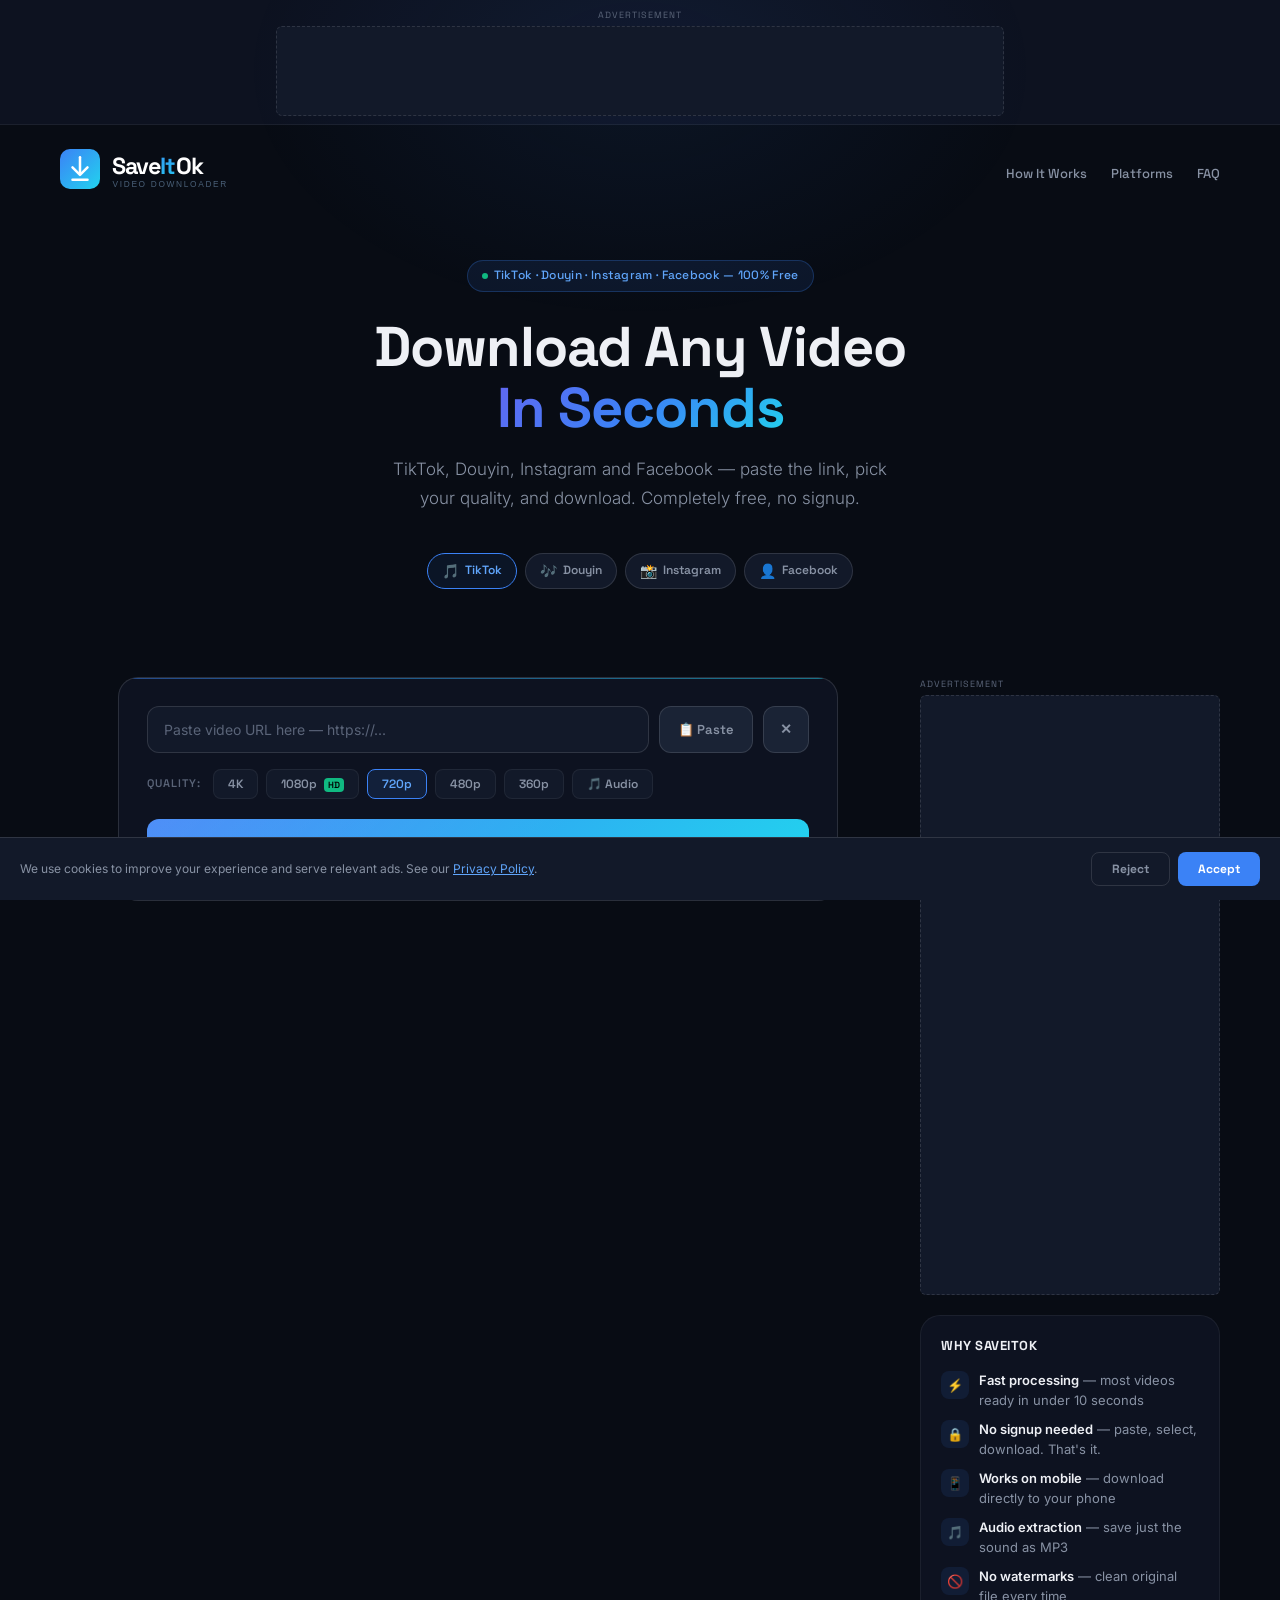
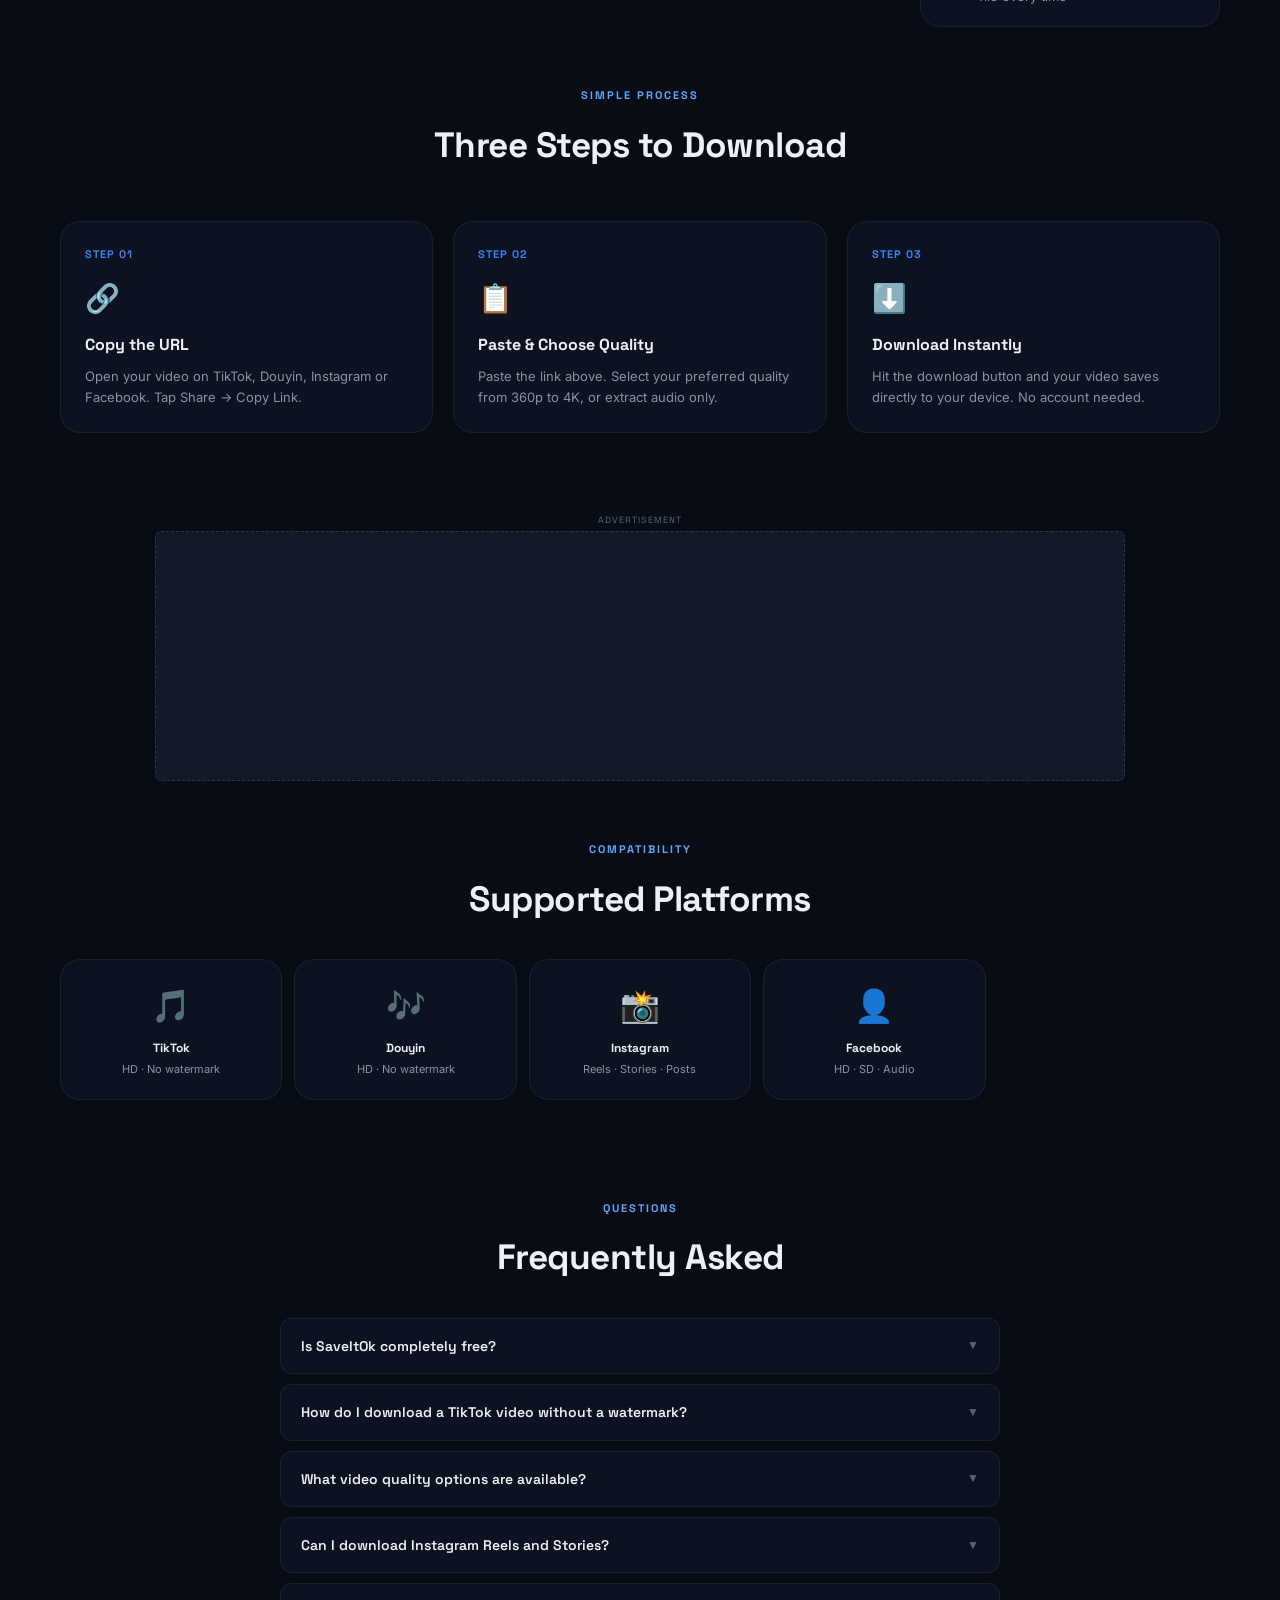
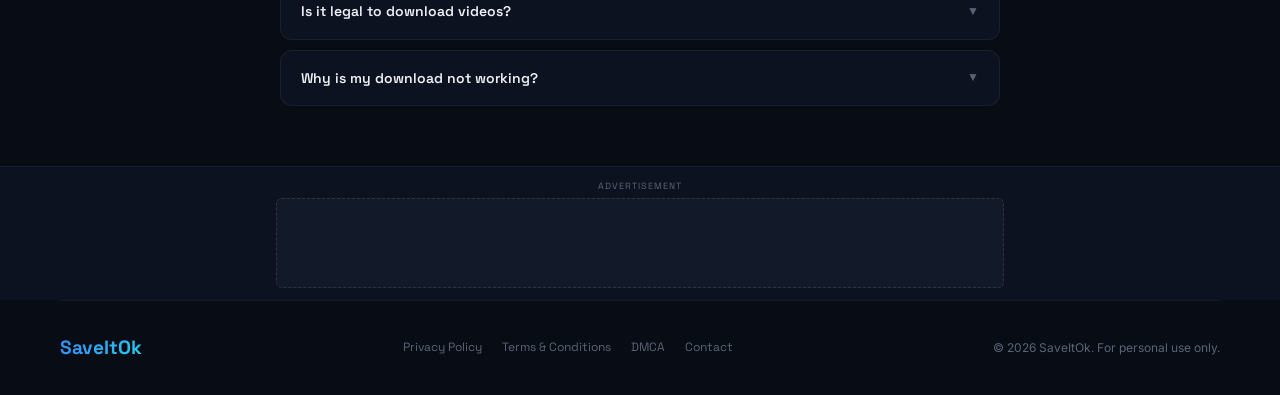
==== commit be60c580: "Add files via upload" ====
--- a/index.html
+++ b/index.html
@@ -326,6 +326,21 @@
 
 .paste-btn:hover { color: var(--text); border-color: var(--border2); }
 
+.clear-btn {
+  background: var(--bg3);
+  border: 0.5px solid var(--border2);
+  border-radius: var(--r);
+  padding: 14px 16px;
+  font-family: var(--ff-head);
+  font-size: 14px;
+  font-weight: 700;
+  color: var(--muted2);
+  cursor: pointer;
+  transition: all 0.15s;
+  line-height: 1;
+}
+.clear-btn:hover { color: var(--red); border-color: var(--red); }
+
 /* QUALITY SELECTOR */
 .quality-row {
   display: flex;
@@ -848,16 +863,31 @@
   .content-grid { grid-template-columns: 1fr; }
   .sidebar { display: none; }
   .steps-grid { grid-template-columns: 1fr; }
-  .platforms-grid { grid-template-columns: repeat(3, 1fr); }
+  .platforms-grid { grid-template-columns: repeat(2, 1fr); }
   .nav-links { display: none; }
 }
 
 @media (max-width: 600px) {
-  .hero h1 { font-size: 2rem; }
+  .page-wrap { padding: 0 14px; }
+  .hero { padding: 36px 0 32px; }
+  .hero h1 { font-size: 1.9rem; }
+  .hero p { font-size: 15px; }
   .platforms-grid { grid-template-columns: repeat(2, 1fr); }
-  .url-row { flex-direction: column; }
-  .paste-btn { width: 100%; }
+  .input-card { padding: 18px; }
+  /* Input full width on its own row; Paste + Clear share the row below */
+  .url-row { flex-wrap: wrap; gap: 8px; }
+  .url-input { flex: 1 1 100%; }
+  .paste-btn { flex: 1 1 auto; }
+  .clear-btn { flex: 0 0 auto; }
+  .quality-row { gap: 6px; }
+  .q-btn { padding: 8px 12px; font-size: 12px; }
   footer { flex-direction: column; text-align: center; }
+  .section-title { font-size: 1.5rem; }
+}
+
+@media (max-width: 380px) {
+  .hero h1 { font-size: 1.7rem; }
+  .platforms-grid { grid-template-columns: 1fr 1fr; }
 }
 </style>
 </head>
@@ -949,6 +979,7 @@
             spellcheck="false"
           />
           <button class="paste-btn" onclick="pasteFromClipboard()">📋 Paste</button>
+          <button class="clear-btn" id="clearBtn" onclick="clearUrl()" title="Clear">✕</button>
         </div>
 
         <!-- QUALITY SELECTOR -->
@@ -1230,12 +1261,24 @@
 async function pasteFromClipboard() {
   try {
     const text = await navigator.clipboard.readText();
-    document.getElementById('urlInput').value = text;
-    document.getElementById('urlInput').focus();
+    const input = document.getElementById('urlInput');
+    input.value = text;
+    input.focus();
+    input.dispatchEvent(new Event('input'));
   } catch(e) {
     document.getElementById('urlInput').focus();
-    showStatus('Tap inside the box and paste manually (Ctrl+V or long press → Paste)', 'error');
+    showStatus('Tap inside the box and paste manually (long press → Paste)', 'error');
   }
+}
+
+// ===== CLEAR URL =====
+function clearUrl() {
+  const input = document.getElementById('urlInput');
+  input.value = '';
+  input.focus();
+  document.getElementById('resultCard').classList.remove('show');
+  document.getElementById('statusMsg').classList.remove('show');
+  input.dispatchEvent(new Event('input'));
 }
 
 // ===== STATUS MESSAGES =====
@@ -1400,7 +1443,18 @@
     const ext = item.ext || (item.type === 'audio' ? 'mp3' : 'mp4');
     const info = item.type === 'audio' ? 'MP3 · Audio only' : `${ext.toUpperCase()} · Video`;
     const fname = `${safePlatform}_${i + 1}.${ext}`;
-    container.appendChild(makeDlOption(label, info, item.url, fname));
+
+    // Route ALL downloads through our /api/proxy. The proxy fetches the file
+    // server-side and returns it with Content-Disposition: attachment, so the
+    // browser SAVES the file instead of opening it in a new tab. This fixes:
+    //  - Douyin geo-block (zjcdn 403 for non-China IPs)
+    //  - iOS/Safari opening the video instead of downloading
+    //  - files opening in a different browser/tab
+    const proxied = item.url
+      ? `/api/proxy?url=${encodeURIComponent(item.url)}&name=${encodeURIComponent(fname)}`
+      : item.url;
+
+    container.appendChild(makeDlOption(label, info, proxied, fname));
   });
 
   if (!container.children.length) {
@@ -1414,19 +1468,21 @@
 
 // ===== TRIGGER ACTUAL FILE DOWNLOAD =====
 function triggerDownload(downloadUrl, filename) {
+  // Because the URL points at our /api/proxy (which sends the file with a
+  // Content-Disposition: attachment header), navigating to it downloads the file.
+  // No target="_blank" — that's what caused new tabs / iOS to just open the video.
   try {
     const a = document.createElement('a');
     a.href = downloadUrl;
-    a.download = filename || 'saveit_video.mp4';
-    a.target = '_blank';
+    a.download = filename || 'saveitok_video.mp4';
     a.rel = 'noopener';
     document.body.appendChild(a);
     a.click();
     document.body.removeChild(a);
-    showStatus('Download started! Check your Downloads folder.', 'success');
+    showStatus('Download started. Check your Downloads folder.', 'success');
   } catch(e) {
-    // Fallback: open in new tab
-    window.open(downloadUrl, '_blank');
+    // Fallback for older browsers
+    window.location.href = downloadUrl;
   }
 }
 
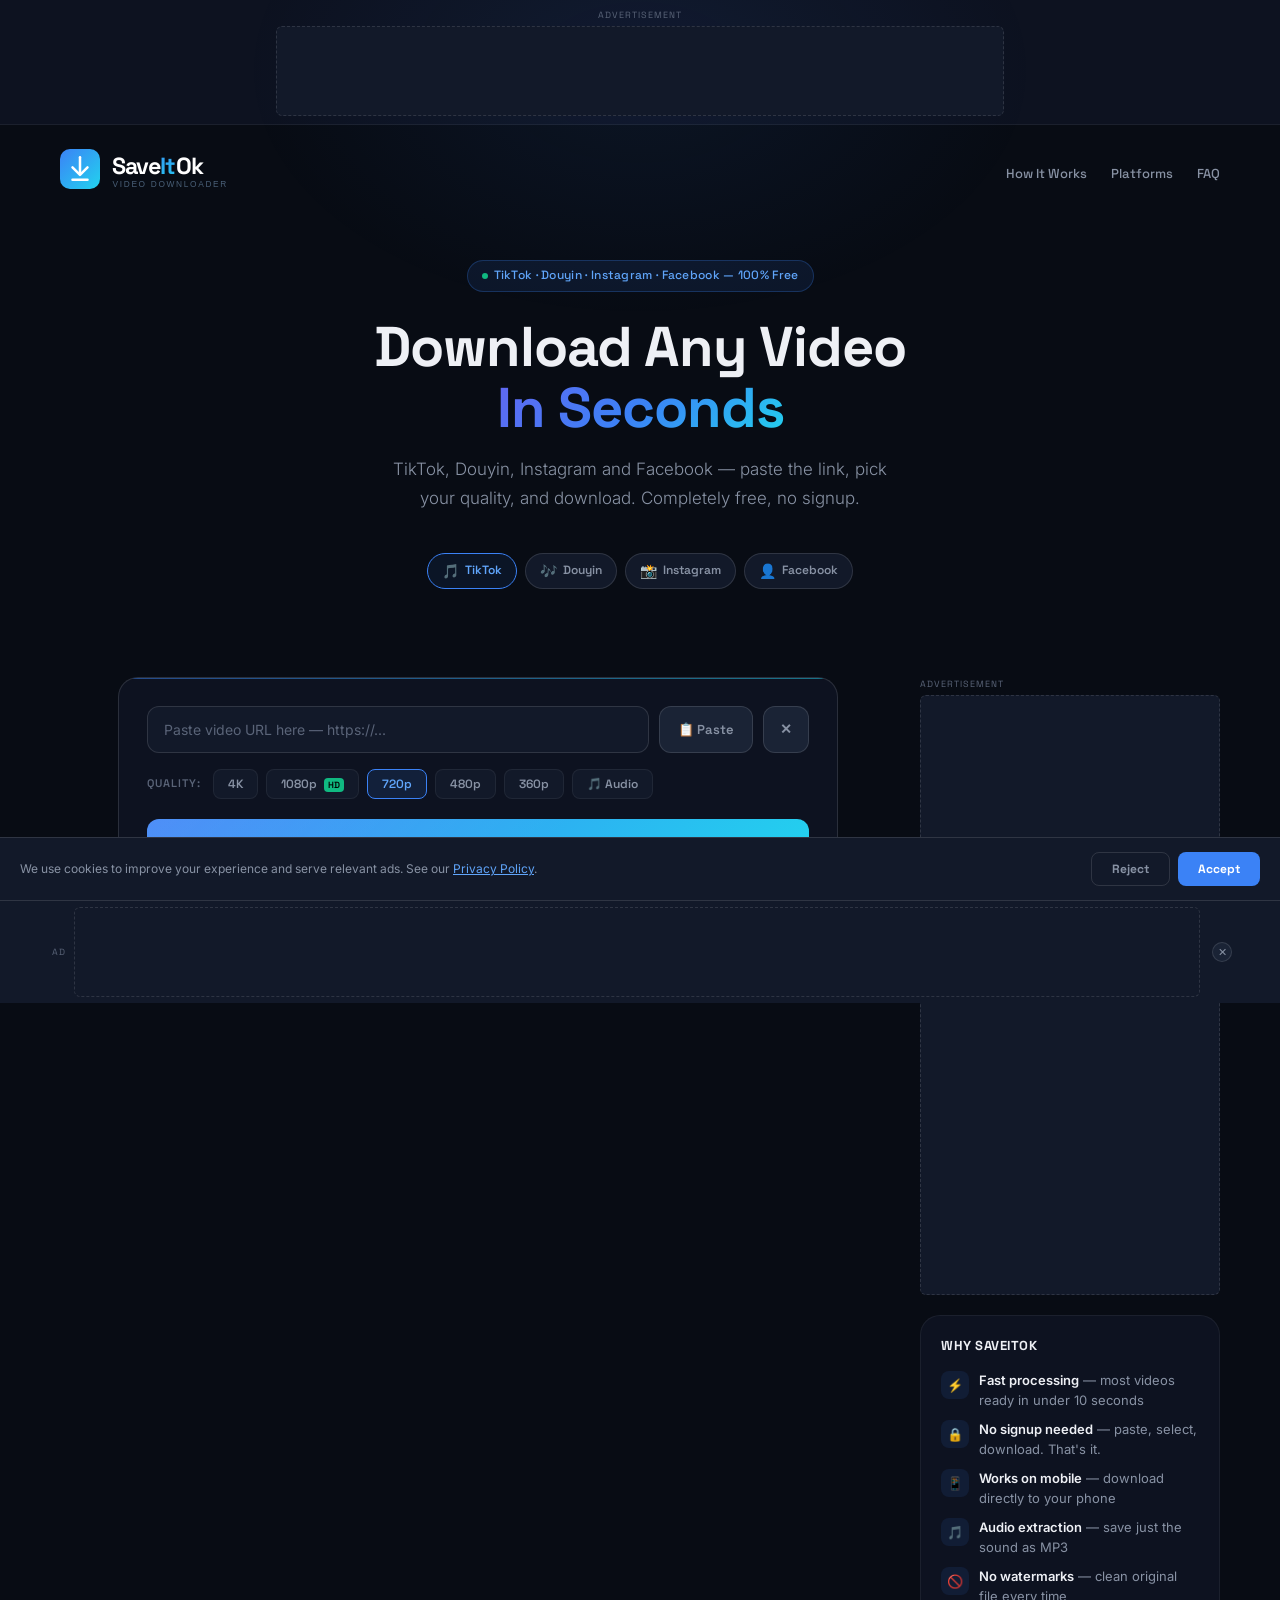
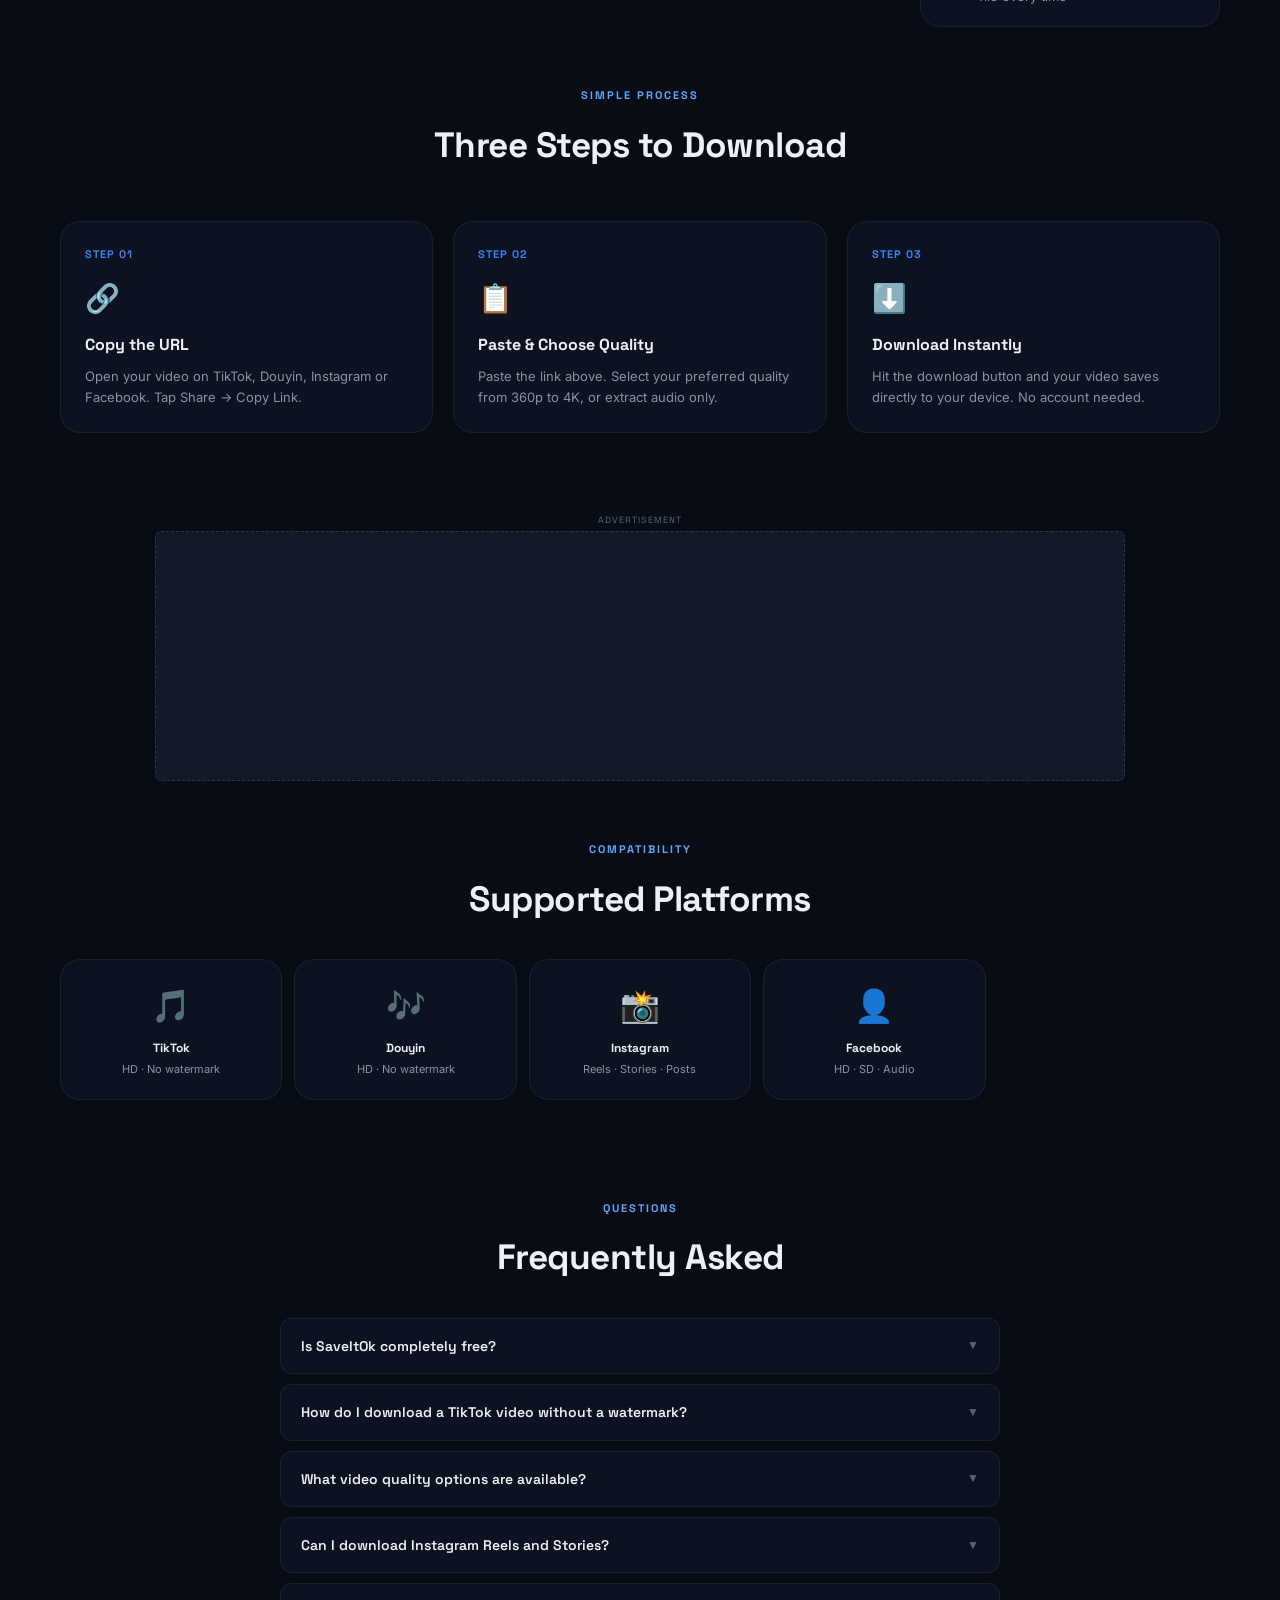
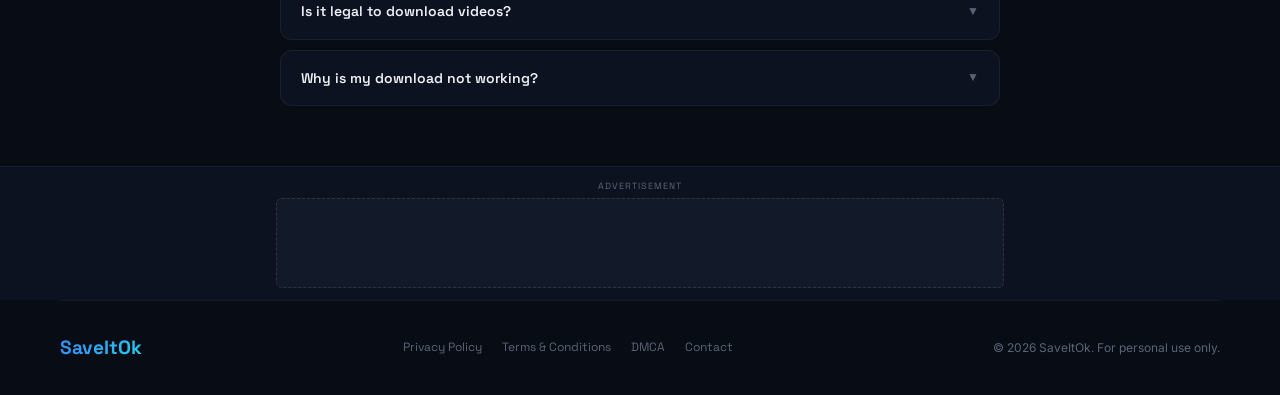
==== commit f027f757: "Add dismissible sticky/anchor ad placement Adds a fifth AdSense slot (STICKY_ANCHOR) as a bottom sti" ====
--- a/index.html
+++ b/index.html
@@ -34,10 +34,11 @@
   const ADSENSE = {
     PUBLISHER_ID: 'ca-pub-4216510563299653',
     SLOTS: {
-      TOP_BANNER:  '2102325825', // SaveItOk Top Banner
-      SIDEBAR:     '6143467014', // SaveItOk Sidebar
-      MID_PAGE:    '5395573114', // SaveItOk Mid Page
-      BOT_BANNER:  '2769409773', // SaveItOk Bottom Banner
+      TOP_BANNER:    '2102325825', // SaveItOk Top Banner
+      SIDEBAR:       '6143467014', // SaveItOk Sidebar
+      MID_PAGE:      '5395573114', // SaveItOk Mid Page
+      BOT_BANNER:    '2769409773', // SaveItOk Bottom Banner
+      STICKY_ANCHOR: '',           // PLACEHOLDER — create a new ad unit in AdSense and paste its slot ID here
     }
   };
 </script>
@@ -136,6 +137,47 @@
 }
 
 .ad-top .ad-placeholder { height: 90px; max-width: 728px; margin: 0 auto; }
+
+/* ===== STICKY / ANCHOR AD ===== */
+.ad-sticky {
+  position: fixed;
+  bottom: 0; left: 0; right: 0;
+  background: var(--bg2);
+  border-top: 0.5px solid var(--border2);
+  z-index: 900;
+  transform: translateY(100%);
+  transition: transform 0.3s ease;
+}
+.ad-sticky.visible { transform: translateY(0); }
+.ad-sticky-inner {
+  max-width: 1200px;
+  margin: 0 auto;
+  padding: 6px 40px 6px 12px;
+  position: relative;
+  display: flex;
+  align-items: center;
+  gap: 8px;
+}
+.ad-sticky .ad-placeholder { height: 50px; flex: 1; }
+.ad-sticky-close {
+  position: absolute;
+  top: 50%; right: 8px;
+  transform: translateY(-50%);
+  background: var(--bg3);
+  border: 0.5px solid var(--border2);
+  border-radius: 50%;
+  width: 20px; height: 20px;
+  display: flex; align-items: center; justify-content: center;
+  color: var(--muted2);
+  font-size: 11px;
+  cursor: pointer;
+  line-height: 1;
+}
+body.has-sticky-ad { padding-bottom: 62px; }
+@media (min-width: 728px) {
+  .ad-sticky .ad-placeholder { height: 90px; }
+  body.has-sticky-ad { padding-bottom: 102px; }
+}
 
 /* ===== HEADER ===== */
 header {
@@ -1222,6 +1264,23 @@
   </footer>
 </div>
 
+<!-- STICKY / ANCHOR AD -->
+<div class="ad-sticky" id="adSticky">
+  <div class="ad-sticky-inner">
+    <div class="ad-label" style="margin:0;">Ad</div>
+    <!-- STICKY ANCHOR AD — placeholder: create an "Anchor ad" or responsive display
+         unit in AdSense, then paste its slot ID into ADSENSE.SLOTS.STICKY_ANCHOR above -->
+    <ins class="adsbygoogle ad-placeholder"
+         style="display:block;width:100%;"
+         data-ad-client=""
+         data-ad-slot=""
+         data-ad-format="auto"
+         data-full-width-responsive="true"
+         id="ad-sticky-anchor"></ins>
+    <button class="ad-sticky-close" id="adStickyClose" aria-label="Close ad" onclick="closeStickyAd()">✕</button>
+  </div>
+</div>
+
 <!-- COOKIE BANNER -->
 <div class="cookie-banner" id="cookieBanner">
   <span>We use cookies to improve your experience and serve relevant ads. See our <a href="/privacy.html" style="color:var(--blue2)">Privacy Policy</a>.</span>
@@ -1508,16 +1567,44 @@
 function acceptCookies() {
   localStorage.setItem('cookies_consent', 'accepted');
   document.getElementById('cookieBanner').classList.add('hidden');
+  showStickyAd();
 }
 
 function rejectCookies() {
   localStorage.setItem('cookies_consent', 'rejected');
   document.getElementById('cookieBanner').classList.add('hidden');
+  showStickyAd();
 }
 
 // Hide banner if a choice was already made
 if (localStorage.getItem('cookies_consent')) {
   document.getElementById('cookieBanner').classList.add('hidden');
+}
+
+// ===== STICKY / ANCHOR AD =====
+function showStickyAd() {
+  if (sessionStorage.getItem('sticky_ad_closed')) return;
+  if (!ADSENSE.SLOTS.STICKY_ANCHOR) return; // no slot ID configured yet
+  const ins = document.getElementById('ad-sticky-anchor');
+  if (!ins.getAttribute('data-ad-client')) {
+    ins.setAttribute('data-ad-client', ADSENSE.PUBLISHER_ID);
+    ins.setAttribute('data-ad-slot', ADSENSE.SLOTS.STICKY_ANCHOR);
+    try { (adsbygoogle = window.adsbygoogle || []).push({}); } catch (e) {}
+  }
+  document.getElementById('adSticky').classList.add('visible');
+  document.body.classList.add('has-sticky-ad');
+}
+
+function closeStickyAd() {
+  document.getElementById('adSticky').classList.remove('visible');
+  document.body.classList.remove('has-sticky-ad');
+  sessionStorage.setItem('sticky_ad_closed', '1');
+}
+
+// If consent was already given on a previous visit, show the sticky ad
+// shortly after load instead of waiting on the (now-hidden) cookie banner
+if (localStorage.getItem('cookies_consent')) {
+  setTimeout(showStickyAd, 1500);
 }
 
 // ===== ENTER KEY =====
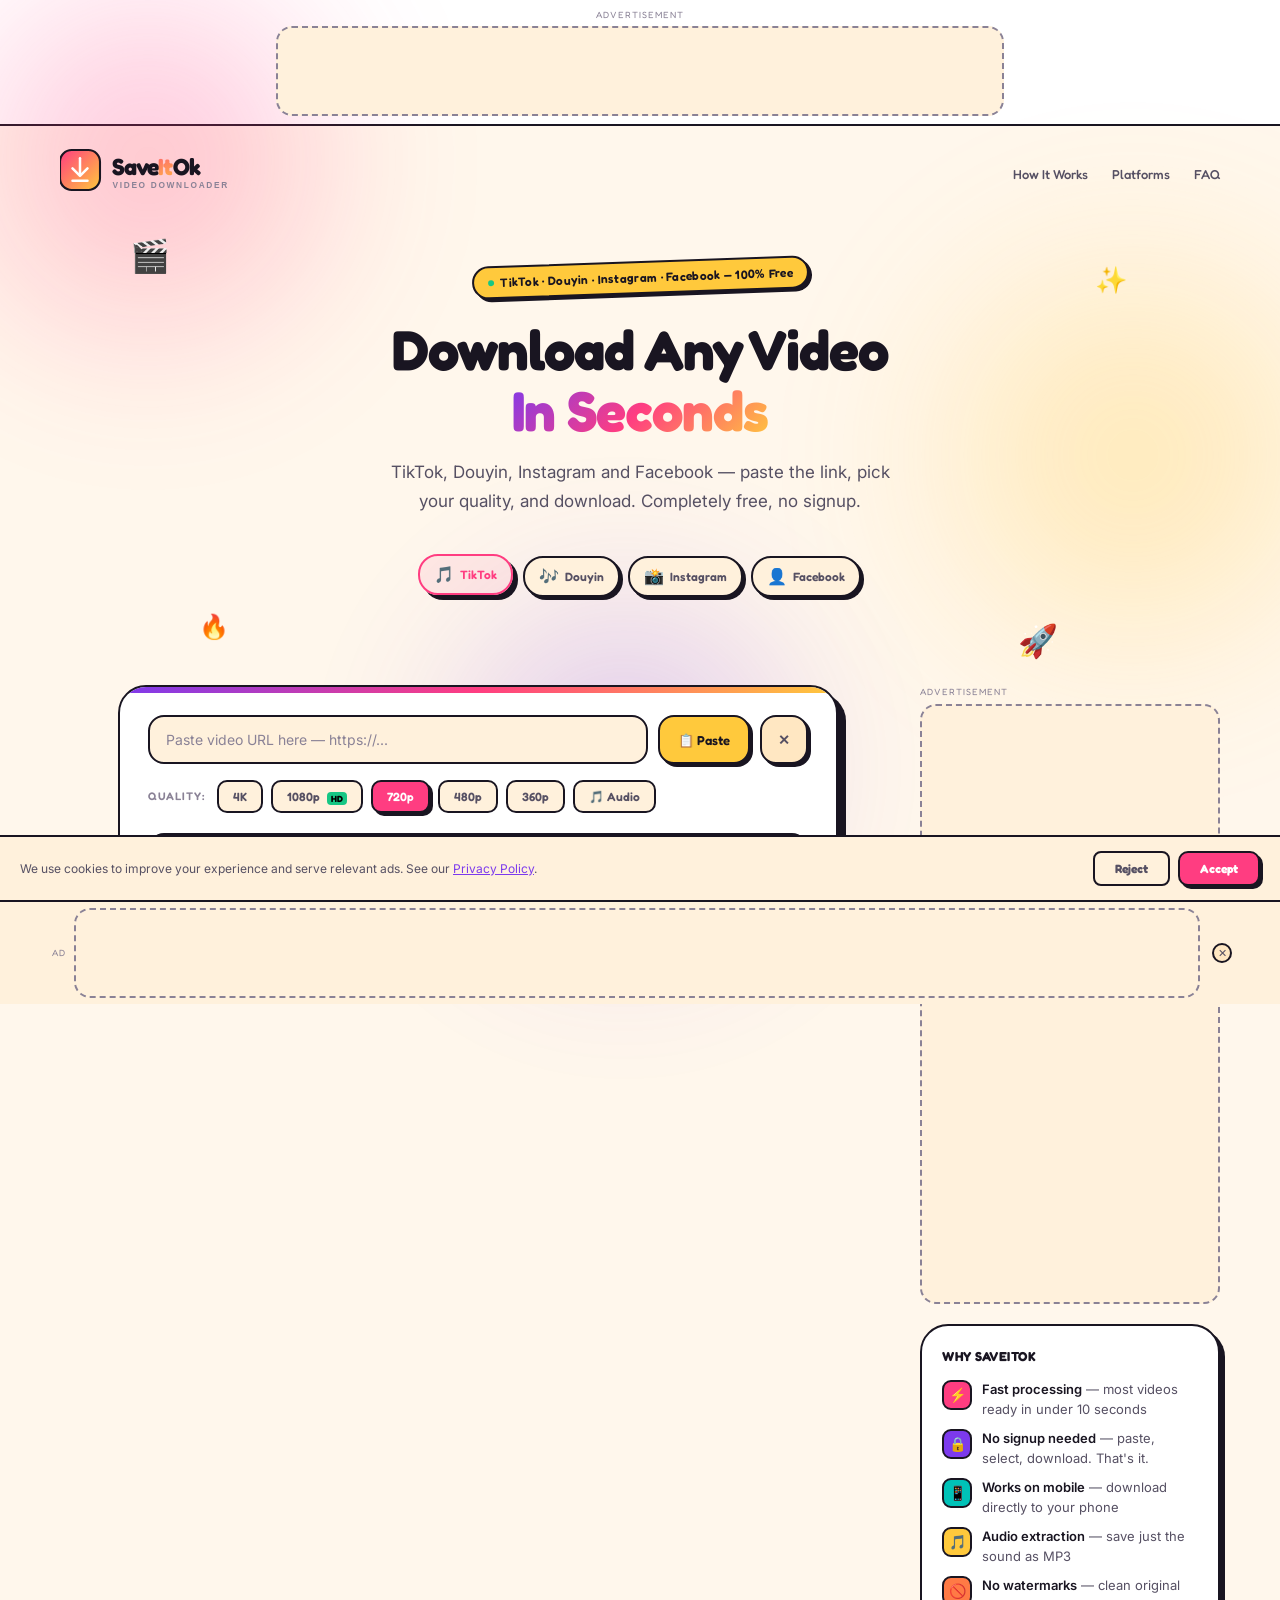
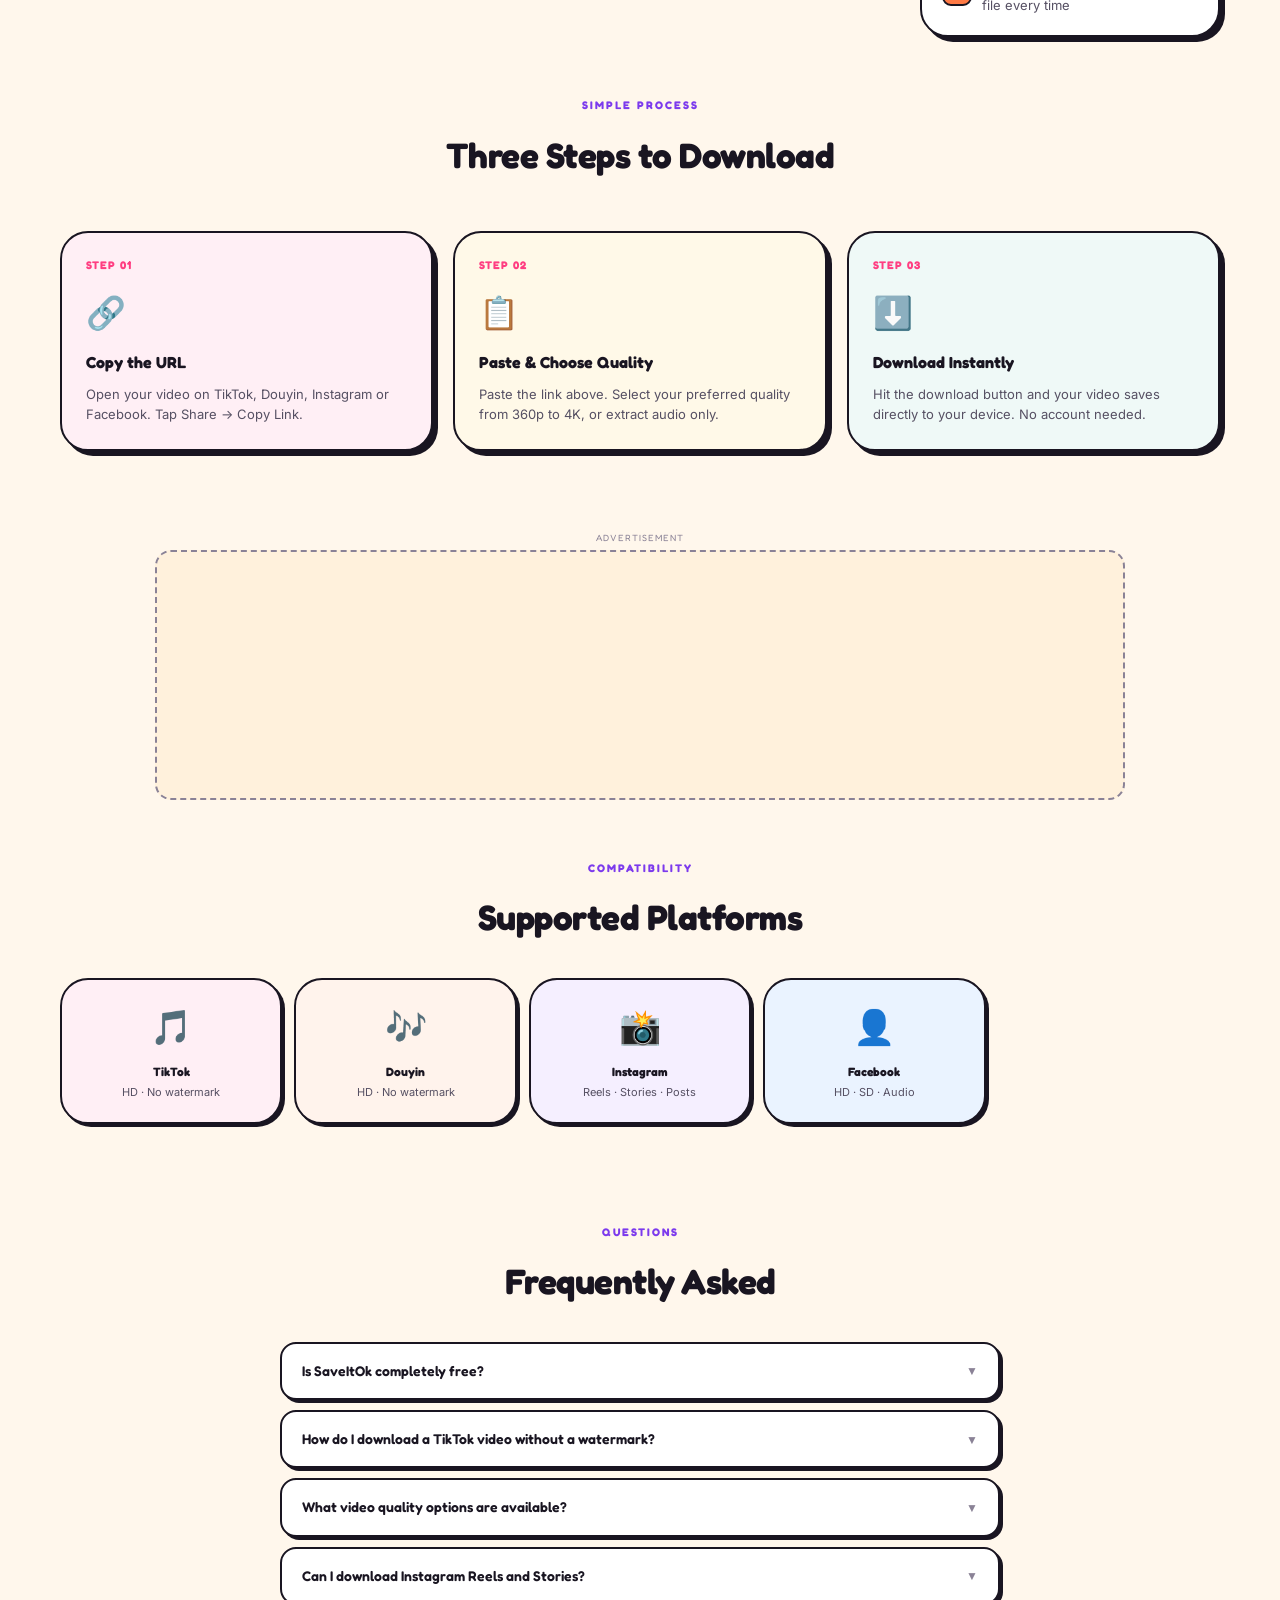
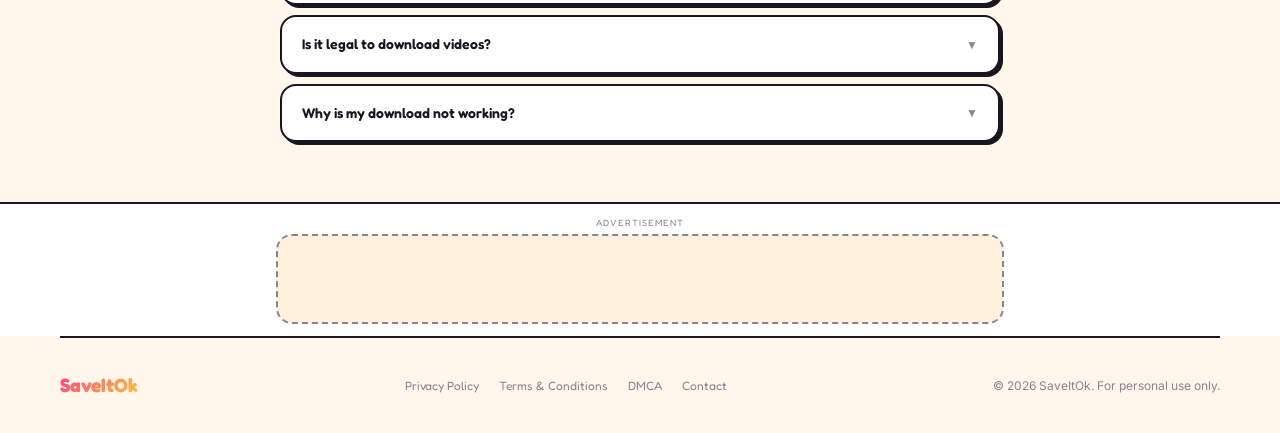
==== commit 75d071a7: "Redesign UI to a modern, playful, bold style Switches from the dark minimalist theme to a light crea" ====
--- a/index.html
+++ b/index.html
@@ -23,7 +23,7 @@
 
 <!-- FONTS -->
 <link rel="preconnect" href="https://fonts.googleapis.com">
-<link href="https://fonts.googleapis.com/css2?family=Space+Grotesk:wght@400;500;600;700;800&family=Inter:wght@300;400;500&display=swap" rel="stylesheet">
+<link href="https://fonts.googleapis.com/css2?family=Fredoka:wght@500;600;700&family=Inter:wght@400;500;600&display=swap" rel="stylesheet">
 
 <!-- ============================================================ -->
 <!-- GOOGLE ADSENSE — static tag so the AdSense crawler can verify -->
@@ -50,27 +50,32 @@
 
 /* ===== TOKENS ===== */
 :root {
-  --bg: #080C14;
-  --bg1: #0D1220;
-  --bg2: #121929;
-  --bg3: #1A2335;
-  --border: rgba(255,255,255,0.06);
-  --border2: rgba(255,255,255,0.12);
-  --text: #EEF0F5;
-  --muted: #5A6478;
-  --muted2: #8892A4;
-  --blue: #3B82F6;
-  --blue2: #60A5FA;
-  --cyan: #22D3EE;
-  --green: #10B981;
-  --red: #EF4444;
-  --yellow: #F59E0B;
-  --grad: linear-gradient(135deg, #3B82F6 0%, #22D3EE 100%);
-  --grad2: linear-gradient(135deg, #6366F1 0%, #3B82F6 50%, #22D3EE 100%);
-  --ff-head: 'Space Grotesk', sans-serif;
+  --bg: #FFF7EC;
+  --bg1: #FFFFFF;
+  --bg2: #FFF1DC;
+  --bg3: #FFE7C2;
+  --border: #191521;
+  --border2: #191521;
+  --text: #191521;
+  --muted: #8A8296;
+  --muted2: #565063;
+  --accent: #FF3D81;
+  --accent2: #7C3AED;
+  --cyan: #00C2B8;
+  --green: #16C784;
+  --red: #FF4757;
+  --yellow: #FFC93C;
+  --orange: #FF7A45;
+  --fb-blue: #3B82F6;
+  --grad: linear-gradient(135deg, #FF3D81 0%, #FFC93C 100%);
+  --grad2: linear-gradient(135deg, #7C3AED 0%, #FF3D81 50%, #FFC93C 100%);
+  --ff-head: 'Fredoka', sans-serif;
   --ff-body: 'Inter', sans-serif;
-  --r: 12px;
-  --r2: 20px;
+  --r: 16px;
+  --r2: 28px;
+  --shadow: 5px 5px 0 var(--border);
+  --shadow-sm: 3px 3px 0 var(--border);
+  --shadow-lg: 8px 8px 0 var(--border);
 }
 
 body {
@@ -83,18 +88,49 @@
   overflow-x: hidden;
 }
 
-/* ===== BACKGROUND GLOW ===== */
-body::before {
+/* ===== BACKGROUND BLOBS ===== */
+body::before, body::after {
   content: '';
   position: fixed;
-  top: -20%;
-  left: 50%;
-  transform: translateX(-50%);
-  width: 800px;
-  height: 500px;
-  background: radial-gradient(ellipse, rgba(59,130,246,0.08) 0%, transparent 70%);
+  border-radius: 50%;
+  filter: blur(70px);
   pointer-events: none;
   z-index: 0;
+  opacity: 0.35;
+}
+body::before {
+  top: -10%;
+  left: -8%;
+  width: 500px;
+  height: 500px;
+  background: radial-gradient(circle, var(--accent) 0%, transparent 70%);
+}
+body::after {
+  top: 20%;
+  right: -10%;
+  width: 550px;
+  height: 550px;
+  background: radial-gradient(circle, var(--yellow) 0%, transparent 70%);
+}
+.bg-blob-3 {
+  content: '';
+  position: fixed;
+  bottom: -12%;
+  left: 30%;
+  width: 480px;
+  height: 480px;
+  border-radius: 50%;
+  filter: blur(70px);
+  pointer-events: none;
+  z-index: 0;
+  opacity: 0.3;
+  background: radial-gradient(circle, var(--accent2) 0%, transparent 70%);
+}
+
+@keyframes wiggle {
+  0%, 100% { transform: rotate(0deg); }
+  25% { transform: rotate(-8deg); }
+  75% { transform: rotate(8deg); }
 }
 
 /* ===== LAYOUT ===== */
@@ -109,7 +145,7 @@
 /* ===== TOP AD BANNER ===== */
 .ad-top {
   background: var(--bg1);
-  border-bottom: 0.5px solid var(--border);
+  border-bottom: 2.5px solid var(--border);
   padding: 8px 0;
   text-align: center;
 }
@@ -125,8 +161,8 @@
 
 .ad-placeholder {
   background: var(--bg2);
-  border: 0.5px dashed var(--border2);
-  border-radius: 6px;
+  border: 2.5px dashed var(--muted);
+  border-radius: var(--r);
   display: flex;
   align-items: center;
   justify-content: center;
@@ -143,7 +179,7 @@
   position: fixed;
   bottom: 0; left: 0; right: 0;
   background: var(--bg2);
-  border-top: 0.5px solid var(--border2);
+  border-top: 2.5px solid var(--border2);
   z-index: 900;
   transform: translateY(100%);
   transition: transform 0.3s ease;
@@ -164,7 +200,7 @@
   top: 50%; right: 8px;
   transform: translateY(-50%);
   background: var(--bg3);
-  border: 0.5px solid var(--border2);
+  border: 2.5px solid var(--border2);
   border-radius: 50%;
   width: 20px; height: 20px;
   display: flex; align-items: center; justify-content: center;
@@ -189,7 +225,7 @@
 
 .logo {
   font-family: var(--ff-head);
-  font-weight: 800;
+  font-weight: 700;
   font-size: 1.6rem;
   letter-spacing: -0.5px;
   background: var(--grad);
@@ -219,22 +255,44 @@
 .hero {
   text-align: center;
   padding: 60px 0 48px;
-}
+  position: relative;
+}
+
+@keyframes float {
+  0%, 100% { transform: translateY(0) rotate(var(--rot, 0deg)); }
+  50% { transform: translateY(-14px) rotate(var(--rot, 0deg)); }
+}
+
+.hero-sticker {
+  position: absolute;
+  font-size: 32px;
+  animation: float 4s ease-in-out infinite;
+  pointer-events: none;
+  user-select: none;
+}
+.hero-sticker.s1 { top: 6%; left: 6%; --rot: -12deg; animation-delay: 0s; }
+.hero-sticker.s2 { top: 12%; right: 8%; --rot: 10deg; animation-delay: 0.6s; font-size: 26px; }
+.hero-sticker.s3 { bottom: 8%; left: 12%; --rot: 8deg; animation-delay: 1.2s; font-size: 24px; }
+.hero-sticker.s4 { bottom: 4%; right: 14%; --rot: -8deg; animation-delay: 1.8s; }
+
+@media (max-width: 700px) { .hero-sticker { display: none; } }
 
 .hero-badge {
   display: inline-flex;
   align-items: center;
   gap: 6px;
-  background: rgba(59,130,246,0.1);
-  border: 0.5px solid rgba(59,130,246,0.25);
+  background: var(--yellow);
+  border: 2.5px solid var(--border);
   border-radius: 20px;
   padding: 5px 14px;
   font-size: 12px;
-  color: var(--blue2);
-  font-family: var(--ff-head);
-  font-weight: 500;
+  color: var(--text);
+  font-family: var(--ff-head);
+  font-weight: 600;
   letter-spacing: 0.3px;
   margin-bottom: 24px;
+  box-shadow: var(--shadow-sm);
+  transform: rotate(-2deg);
 }
 
 .hero-badge .dot {
@@ -251,7 +309,7 @@
 
 .hero h1 {
   font-family: var(--ff-head);
-  font-weight: 800;
+  font-weight: 700;
   font-size: clamp(2.2rem, 5vw, 3.5rem);
   line-height: 1.1;
   letter-spacing: -1px;
@@ -271,7 +329,7 @@
   color: var(--muted2);
   max-width: 520px;
   margin: 0 auto 40px;
-  font-weight: 300;
+  font-weight: 400;
   line-height: 1.7;
 }
 
@@ -289,7 +347,7 @@
   align-items: center;
   gap: 6px;
   background: var(--bg2);
-  border: 0.5px solid var(--border2);
+  border: 2.5px solid var(--border2);
   border-radius: 20px;
   padding: 6px 14px;
   font-size: 12px;
@@ -301,33 +359,46 @@
   user-select: none;
 }
 
+.pill {
+  box-shadow: var(--shadow-sm);
+}
+
 .pill:hover, .pill.active {
-  border-color: var(--blue);
-  color: var(--blue2);
-  background: rgba(59,130,246,0.08);
-}
-
-.pill .icon { font-size: 14px; }
+  border-color: var(--accent);
+  color: var(--accent);
+  background: rgba(255,61,129,0.08);
+  transform: translate(-2px,-2px);
+  box-shadow: 5px 5px 0 var(--border);
+}
+
+.pill:active { transform: translate(1px,1px); box-shadow: 2px 2px 0 var(--border); }
+
+.pill .icon { font-size: 16px; }
+
+.platform-pills .pill:nth-child(1):hover, .platform-pills .pill:nth-child(1).active { color: var(--accent); border-color: var(--accent); }
+.platform-pills .pill:nth-child(2):hover, .platform-pills .pill:nth-child(2).active { color: var(--red); border-color: var(--red); background: rgba(255,71,87,0.08); }
+.platform-pills .pill:nth-child(3):hover, .platform-pills .pill:nth-child(3).active { color: var(--accent2); border-color: var(--accent2); background: rgba(124,58,237,0.08); }
+.platform-pills .pill:nth-child(4):hover, .platform-pills .pill:nth-child(4).active { color: var(--fb-blue); border-color: var(--fb-blue); background: rgba(59,130,246,0.08); }
 
 /* ===== MAIN INPUT CARD ===== */
 .input-card {
   background: var(--bg1);
-  border: 0.5px solid var(--border2);
+  border: 2.5px solid var(--border2);
   border-radius: var(--r2);
   padding: 28px;
   max-width: 720px;
   margin: 0 auto 40px;
   position: relative;
   overflow: hidden;
+  box-shadow: var(--shadow-lg);
 }
 
 .input-card::before {
   content: '';
   position: absolute;
   top: 0; left: 0; right: 0;
-  height: 1px;
-  background: var(--grad);
-  opacity: 0.5;
+  height: 6px;
+  background: var(--grad2);
 }
 
 .url-row {
@@ -339,7 +410,7 @@
 .url-input {
   flex: 1;
   background: var(--bg2);
-  border: 0.5px solid var(--border2);
+  border: 2.5px solid var(--border2);
   border-radius: var(--r);
   padding: 14px 16px;
   font-family: var(--ff-body);
@@ -349,28 +420,30 @@
   transition: border-color 0.15s;
 }
 
-.url-input:focus { border-color: var(--blue); }
+.url-input:focus { border-color: var(--accent); }
 .url-input::placeholder { color: var(--muted); }
 
 .paste-btn {
-  background: var(--bg3);
-  border: 0.5px solid var(--border2);
+  background: var(--yellow);
+  border: 2.5px solid var(--border2);
   border-radius: var(--r);
   padding: 14px 18px;
   font-family: var(--ff-head);
   font-size: 13px;
   font-weight: 600;
-  color: var(--muted2);
+  color: var(--text);
   cursor: pointer;
   transition: all 0.15s;
   white-space: nowrap;
-}
-
-.paste-btn:hover { color: var(--text); border-color: var(--border2); }
+  box-shadow: var(--shadow-sm);
+}
+
+.paste-btn:hover { transform: translate(-2px,-2px); box-shadow: 5px 5px 0 var(--border); }
+.paste-btn:active { transform: translate(1px,1px); box-shadow: 1px 1px 0 var(--border); }
 
 .clear-btn {
   background: var(--bg3);
-  border: 0.5px solid var(--border2);
+  border: 2.5px solid var(--border2);
   border-radius: var(--r);
   padding: 14px 16px;
   font-family: var(--ff-head);
@@ -380,8 +453,10 @@
   cursor: pointer;
   transition: all 0.15s;
   line-height: 1;
-}
-.clear-btn:hover { color: var(--red); border-color: var(--red); }
+  box-shadow: var(--shadow-sm);
+}
+.clear-btn:hover { color: var(--red); border-color: var(--red); transform: translate(-2px,-2px); box-shadow: 5px 5px 0 var(--border); }
+.clear-btn:active { transform: translate(1px,1px); box-shadow: 1px 1px 0 var(--border); }
 
 /* QUALITY SELECTOR */
 .quality-row {
@@ -405,9 +480,9 @@
 
 .q-btn {
   background: var(--bg2);
-  border: 0.5px solid var(--border);
-  border-radius: 8px;
-  padding: 6px 14px;
+  border: 2.5px solid var(--border);
+  border-radius: 10px;
+  padding: 7px 14px;
   font-family: var(--ff-head);
   font-size: 12px;
   font-weight: 600;
@@ -416,12 +491,13 @@
   transition: all 0.15s;
 }
 
-.q-btn:hover { border-color: var(--border2); color: var(--text); }
+.q-btn:hover { border-color: var(--border2); color: var(--text); transform: translate(-1px,-1px); box-shadow: 3px 3px 0 var(--border); }
 
 .q-btn.active {
-  background: rgba(59,130,246,0.12);
-  border-color: var(--blue);
-  color: var(--blue2);
+  background: var(--accent);
+  border-color: var(--border);
+  color: #fff;
+  box-shadow: 3px 3px 0 var(--border);
 }
 
 .q-btn .badge {
@@ -432,40 +508,42 @@
   padding: 1px 4px;
   margin-left: 4px;
   vertical-align: middle;
+  font-weight: 700;
 }
 
 /* DOWNLOAD BUTTON */
 .download-btn {
   width: 100%;
-  padding: 16px;
-  border: none;
+  padding: 18px;
+  border: 2.5px solid var(--border);
   border-radius: var(--r);
   background: var(--grad);
   font-family: var(--ff-head);
-  font-size: 16px;
+  font-size: 17px;
   font-weight: 700;
   color: #fff;
   cursor: pointer;
   letter-spacing: 0.3px;
   position: relative;
   overflow: hidden;
-  transition: all 0.2s;
+  transition: all 0.15s;
+  box-shadow: var(--shadow-lg);
 }
 
 .download-btn::before {
   content: '';
   position: absolute;
   inset: 0;
-  background: linear-gradient(135deg, rgba(255,255,255,0.1) 0%, transparent 60%);
+  background: linear-gradient(135deg, rgba(255,255,255,0.15) 0%, transparent 60%);
   pointer-events: none;
 }
 
 .download-btn:hover {
-  transform: translateY(-1px);
-  box-shadow: 0 8px 32px rgba(59,130,246,0.35);
-}
-
-.download-btn:active { transform: scale(0.99); }
+  transform: translate(-2px,-2px);
+  box-shadow: 10px 10px 0 var(--border);
+}
+
+.download-btn:active { transform: translate(3px,3px); box-shadow: 3px 3px 0 var(--border); }
 .download-btn:disabled { opacity: 0.5; cursor: not-allowed; transform: none; }
 
 .download-btn.loading {
@@ -488,7 +566,7 @@
 /* ===== RESULT CARD ===== */
 .result-card {
   background: var(--bg1);
-  border: 0.5px solid var(--border2);
+  border: 2.5px solid var(--border2);
   border-radius: var(--r2);
   overflow: hidden;
   display: none;
@@ -496,6 +574,7 @@
   max-width: 720px;
   margin-left: auto;
   margin-right: auto;
+  box-shadow: var(--shadow-lg);
 }
 
 .result-card.show { display: block; }
@@ -554,7 +633,7 @@
   align-items: center;
   justify-content: space-between;
   background: var(--bg2);
-  border: 0.5px solid var(--border);
+  border: 2.5px solid var(--border);
   border-radius: var(--r);
   padding: 12px 16px;
   cursor: pointer;
@@ -562,7 +641,7 @@
   text-decoration: none;
 }
 
-.dl-option:hover { border-color: var(--blue); background: rgba(59,130,246,0.05); }
+.dl-option:hover { border-color: var(--accent); background: rgba(255,61,129,0.05); transform: translate(-2px,-2px); box-shadow: 4px 4px 0 var(--border); }
 
 .dl-option-left { display: flex; align-items: center; gap: 10px; }
 
@@ -577,8 +656,8 @@
 
 .dl-btn {
   background: var(--grad);
-  border: none;
-  border-radius: 8px;
+  border: 2px solid var(--border);
+  border-radius: 10px;
   padding: 7px 16px;
   font-family: var(--ff-head);
   font-size: 12px;
@@ -588,6 +667,8 @@
   display: flex;
   align-items: center;
   gap: 5px;
+  box-shadow: 3px 3px 0 var(--border);
+  transition: all 0.15s;
 }
 
 /* ===== SIDEBAR ===== */
@@ -597,9 +678,10 @@
 
 .sidebar-card {
   background: var(--bg1);
-  border: 0.5px solid var(--border);
+  border: 2.5px solid var(--border);
   border-radius: var(--r2);
   padding: 20px;
+  box-shadow: var(--shadow);
 }
 
 .sidebar-title {
@@ -617,16 +699,25 @@
 .feature-item { display: flex; align-items: flex-start; gap: 10px; }
 
 .feature-icon {
-  width: 28px;
-  height: 28px;
-  border-radius: 8px;
-  background: rgba(59,130,246,0.1);
+  width: 30px;
+  height: 30px;
+  border-radius: 9px;
+  background: var(--accent);
+  border: 2px solid var(--border);
   display: flex;
   align-items: center;
   justify-content: center;
-  font-size: 13px;
+  font-size: 14px;
   flex-shrink: 0;
-}
+  transition: transform 0.2s;
+}
+.feature-item:hover .feature-icon { animation: wiggle 0.4s ease; }
+
+.feature-item:nth-child(1) .feature-icon { background: var(--accent); }
+.feature-item:nth-child(2) .feature-icon { background: var(--accent2); }
+.feature-item:nth-child(3) .feature-icon { background: var(--cyan); }
+.feature-item:nth-child(4) .feature-icon { background: var(--yellow); }
+.feature-item:nth-child(5) .feature-icon { background: var(--orange); }
 
 .feature-text { font-size: 13px; color: var(--muted2); line-height: 1.5; }
 .feature-text strong { color: var(--text); font-weight: 600; }
@@ -641,7 +732,7 @@
   font-family: var(--ff-head);
   font-size: 11px;
   font-weight: 700;
-  color: var(--blue2);
+  color: var(--accent2);
   text-transform: uppercase;
   letter-spacing: 2px;
   margin-bottom: 12px;
@@ -650,7 +741,7 @@
 .section-title {
   font-family: var(--ff-head);
   font-size: clamp(1.6rem, 3vw, 2.2rem);
-  font-weight: 800;
+  font-weight: 700;
   color: var(--text);
   letter-spacing: -0.5px;
   margin-bottom: 48px;
@@ -665,30 +756,36 @@
 
 .step-card {
   background: var(--bg1);
-  border: 0.5px solid var(--border);
+  border: 2.5px solid var(--border);
   border-radius: var(--r2);
   padding: 24px;
   position: relative;
-  transition: border-color 0.2s;
-}
-
-.step-card:hover { border-color: var(--border2); }
+  transition: all 0.2s;
+  box-shadow: var(--shadow);
+}
+
+.step-card:hover { transform: translate(-3px,-3px); box-shadow: var(--shadow-lg); }
+
+.steps-grid .step-card:nth-child(1) { background: #FFEFF5; }
+.steps-grid .step-card:nth-child(2) { background: #FFF9E8; }
+.steps-grid .step-card:nth-child(3) { background: #EFF9F7; }
 
 .step-number {
   font-family: var(--ff-head);
   font-size: 11px;
   font-weight: 700;
-  color: var(--blue);
+  color: var(--accent);
   text-transform: uppercase;
   letter-spacing: 1px;
   margin-bottom: 12px;
 }
 
 .step-icon {
-  font-size: 28px;
+  font-size: 32px;
   margin-bottom: 12px;
   display: block;
 }
+.step-card:hover .step-icon { animation: wiggle 0.4s ease; }
 
 .step-title {
   font-family: var(--ff-head);
@@ -711,20 +808,27 @@
 
 .platform-card {
   background: var(--bg1);
-  border: 0.5px solid var(--border);
+  border: 2.5px solid var(--border);
   border-radius: var(--r2);
   padding: 20px 14px;
   text-align: center;
   transition: all 0.15s;
   cursor: pointer;
+  box-shadow: var(--shadow-sm);
 }
 
 .platform-card:hover {
-  border-color: var(--border2);
-  transform: translateY(-2px);
-}
-
-.platform-logo { font-size: 32px; margin-bottom: 8px; display: block; }
+  transform: translate(-3px,-3px);
+  box-shadow: var(--shadow-lg);
+}
+
+.platforms-grid .platform-card:nth-child(1) { background: #FFEFF5; }
+.platforms-grid .platform-card:nth-child(2) { background: #FFF3EC; }
+.platforms-grid .platform-card:nth-child(3) { background: #F5EFFF; }
+.platforms-grid .platform-card:nth-child(4) { background: #EAF3FF; }
+
+.platform-card:hover .platform-logo { animation: wiggle 0.4s ease; }
+.platform-logo { font-size: 34px; margin-bottom: 8px; display: block; }
 .platform-name {
   font-family: var(--ff-head);
   font-size: 12px;
@@ -749,10 +853,13 @@
 
 .faq-item {
   background: var(--bg1);
-  border: 0.5px solid var(--border);
+  border: 2.5px solid var(--border);
   border-radius: var(--r);
   overflow: hidden;
-}
+  box-shadow: var(--shadow-sm);
+  transition: box-shadow 0.15s;
+}
+.faq-item.open { box-shadow: var(--shadow); }
 
 .faq-q {
   padding: 16px 20px;
@@ -768,8 +875,8 @@
 }
 
 .faq-q .arrow { transition: transform 0.2s; color: var(--muted); font-size: 12px; }
-.faq-item.open .faq-q .arrow { transform: rotate(180deg); color: var(--blue2); }
-.faq-item.open .faq-q { color: var(--blue2); }
+.faq-item.open .faq-q .arrow { transform: rotate(180deg); color: var(--accent2); }
+.faq-item.open .faq-q { color: var(--accent2); }
 
 .faq-a {
   padding: 0 20px;
@@ -786,7 +893,7 @@
 /* ===== BOTTOM AD ===== */
 .ad-bottom {
   background: var(--bg1);
-  border-top: 0.5px solid var(--border);
+  border-top: 2.5px solid var(--border);
   padding: 12px 0;
   text-align: center;
 }
@@ -795,7 +902,7 @@
 
 /* ===== FOOTER ===== */
 footer {
-  border-top: 0.5px solid var(--border);
+  border-top: 2.5px solid var(--border);
   padding: 32px 0;
   display: flex;
   align-items: center;
@@ -806,7 +913,7 @@
 
 .footer-logo {
   font-family: var(--ff-head);
-  font-weight: 800;
+  font-weight: 700;
   font-size: 1.2rem;
   background: var(--grad);
   -webkit-background-clip: text;
@@ -837,8 +944,8 @@
   display: none;
 }
 
-.status-msg.error { background: rgba(239,68,68,0.1); border: 0.5px solid rgba(239,68,68,0.3); color: #f87171; }
-.status-msg.success { background: rgba(16,185,129,0.1); border: 0.5px solid rgba(16,185,129,0.3); color: #34d399; }
+.status-msg.error { background: #FFE3E7; border: 2.5px solid var(--red); color: #C81E38; }
+.status-msg.success { background: #DDF9EC; border: 2.5px solid var(--green); color: #0D8F5C; }
 .status-msg.show { display: block; }
 
 /* ===== LOADING SPINNER ===== */
@@ -859,7 +966,7 @@
   position: fixed;
   bottom: 0; left: 0; right: 0;
   background: var(--bg2);
-  border-top: 0.5px solid var(--border2);
+  border-top: 2.5px solid var(--border2);
   padding: 14px 20px;
   display: flex;
   align-items: center;
@@ -873,9 +980,9 @@
 .cookie-banner.hidden { display: none; }
 
 .cookie-accept {
-  background: var(--blue);
-  border: none;
-  border-radius: 8px;
+  background: var(--accent);
+  border: 2.5px solid var(--border);
+  border-radius: 10px;
   padding: 8px 20px;
   font-family: var(--ff-head);
   font-size: 12px;
@@ -883,11 +990,15 @@
   color: #fff;
   cursor: pointer;
   white-space: nowrap;
-}
+  box-shadow: var(--shadow-sm);
+  transition: all 0.15s;
+}
+.cookie-accept:hover { transform: translate(-2px,-2px); box-shadow: 5px 5px 0 var(--border); }
+.cookie-accept:active { transform: translate(1px,1px); box-shadow: 1px 1px 0 var(--border); }
 
 .cookie-reject {
   background: transparent;
-  border: 0.5px solid var(--border2);
+  border: 2.5px solid var(--border2);
   border-radius: 8px;
   padding: 8px 20px;
   font-family: var(--ff-head);
@@ -934,6 +1045,8 @@
 </style>
 </head>
 <body>
+
+<div class="bg-blob-3" aria-hidden="true"></div>
 
 <!-- TOP AD BANNER -->
 <div class="ad-top">
@@ -965,16 +1078,16 @@
       <svg width="200" height="48" viewBox="0 0 240 56" xmlns="http://www.w3.org/2000/svg">
         <defs>
           <linearGradient id="hgrad" x1="0%" y1="0%" x2="100%" y2="100%">
-            <stop offset="0%" stop-color="#3B82F6"/>
-            <stop offset="100%" stop-color="#22D3EE"/>
+            <stop offset="0%" stop-color="#FF3D81"/>
+            <stop offset="100%" stop-color="#FFC93C"/>
           </linearGradient>
         </defs>
-        <rect x="0" y="4" width="48" height="48" rx="12" fill="url(#hgrad)"/>
+        <rect x="0" y="4" width="48" height="48" rx="14" fill="url(#hgrad)" stroke="#191521" stroke-width="2.5"/>
         <line x1="24" y1="14" x2="24" y2="32" stroke="white" stroke-width="3" stroke-linecap="round"/>
         <polyline points="15,26 24,35 33,26" fill="none" stroke="white" stroke-width="3" stroke-linecap="round" stroke-linejoin="round"/>
         <line x1="15" y1="41" x2="33" y2="41" stroke="white" stroke-width="3" stroke-linecap="round"/>
-        <text x="62" y="34" font-family="'Space Grotesk', Arial Black, sans-serif" font-weight="800" font-size="28" fill="white" letter-spacing="-1">Save<tspan fill="url(#hgrad)">It</tspan>Ok</text>
-        <text x="63" y="50" font-family="Arial, sans-serif" font-weight="400" font-size="10" fill="#4A6078" letter-spacing="2">VIDEO DOWNLOADER</text>
+        <text x="62" y="34" font-family="'Fredoka', Arial Black, sans-serif" font-weight="700" font-size="28" fill="#191521" letter-spacing="-1">Save<tspan fill="url(#hgrad)">It</tspan>Ok</text>
+        <text x="63" y="50" font-family="Arial, sans-serif" font-weight="600" font-size="10" fill="#8A8296" letter-spacing="2">VIDEO DOWNLOADER</text>
       </svg>
     </a>
     <nav>
@@ -988,6 +1101,10 @@
 
   <!-- HERO -->
   <div class="hero">
+    <span class="hero-sticker s1" aria-hidden="true">🎬</span>
+    <span class="hero-sticker s2" aria-hidden="true">✨</span>
+    <span class="hero-sticker s3" aria-hidden="true">🔥</span>
+    <span class="hero-sticker s4" aria-hidden="true">🚀</span>
     <div class="hero-badge">
       <span class="dot"></span>
       TikTok · Douyin · Instagram · Facebook — 100% Free
@@ -1283,7 +1400,7 @@
 
 <!-- COOKIE BANNER -->
 <div class="cookie-banner" id="cookieBanner">
-  <span>We use cookies to improve your experience and serve relevant ads. See our <a href="/privacy.html" style="color:var(--blue2)">Privacy Policy</a>.</span>
+  <span>We use cookies to improve your experience and serve relevant ads. See our <a href="/privacy.html" style="color:var(--accent2)">Privacy Policy</a>.</span>
   <div style="display:flex;gap:8px;flex-shrink:0;">
     <button class="cookie-reject" onclick="rejectCookies()">Reject</button>
     <button class="cookie-accept" onclick="acceptCookies()">Accept</button>
